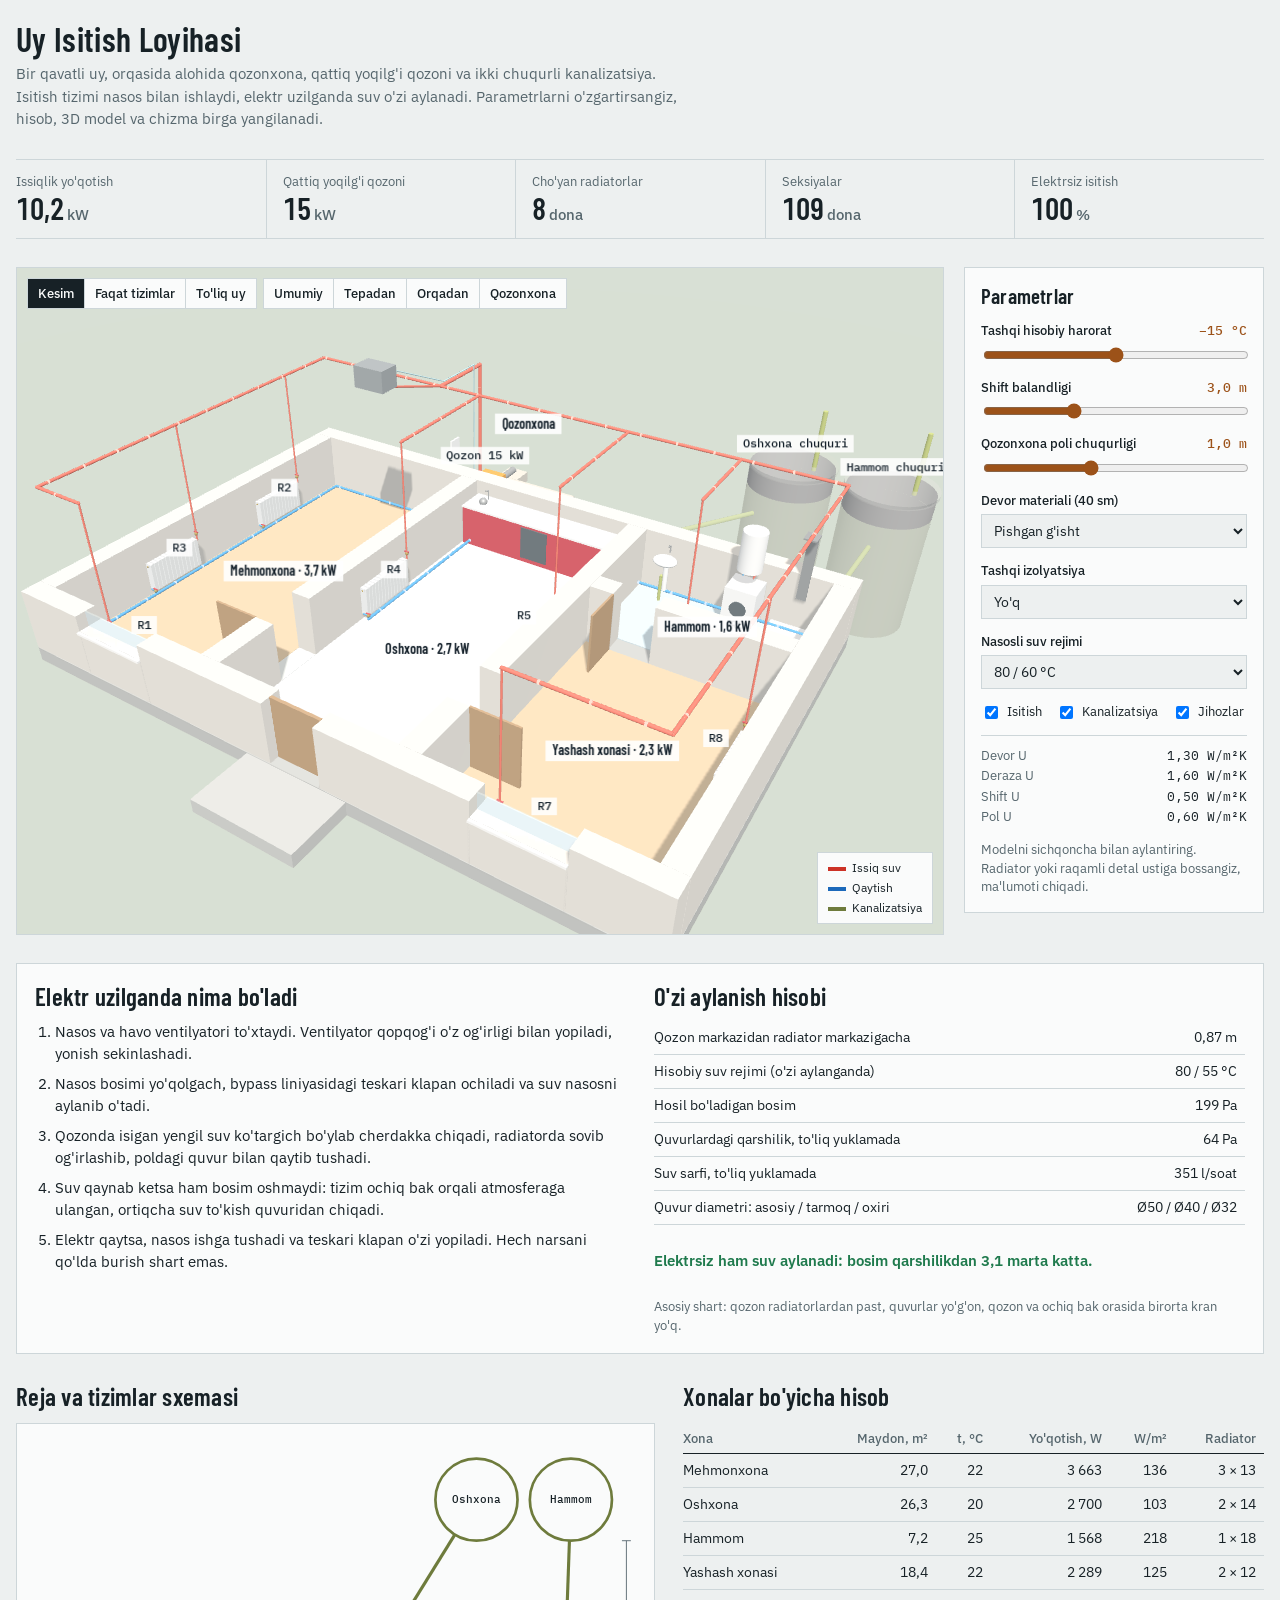
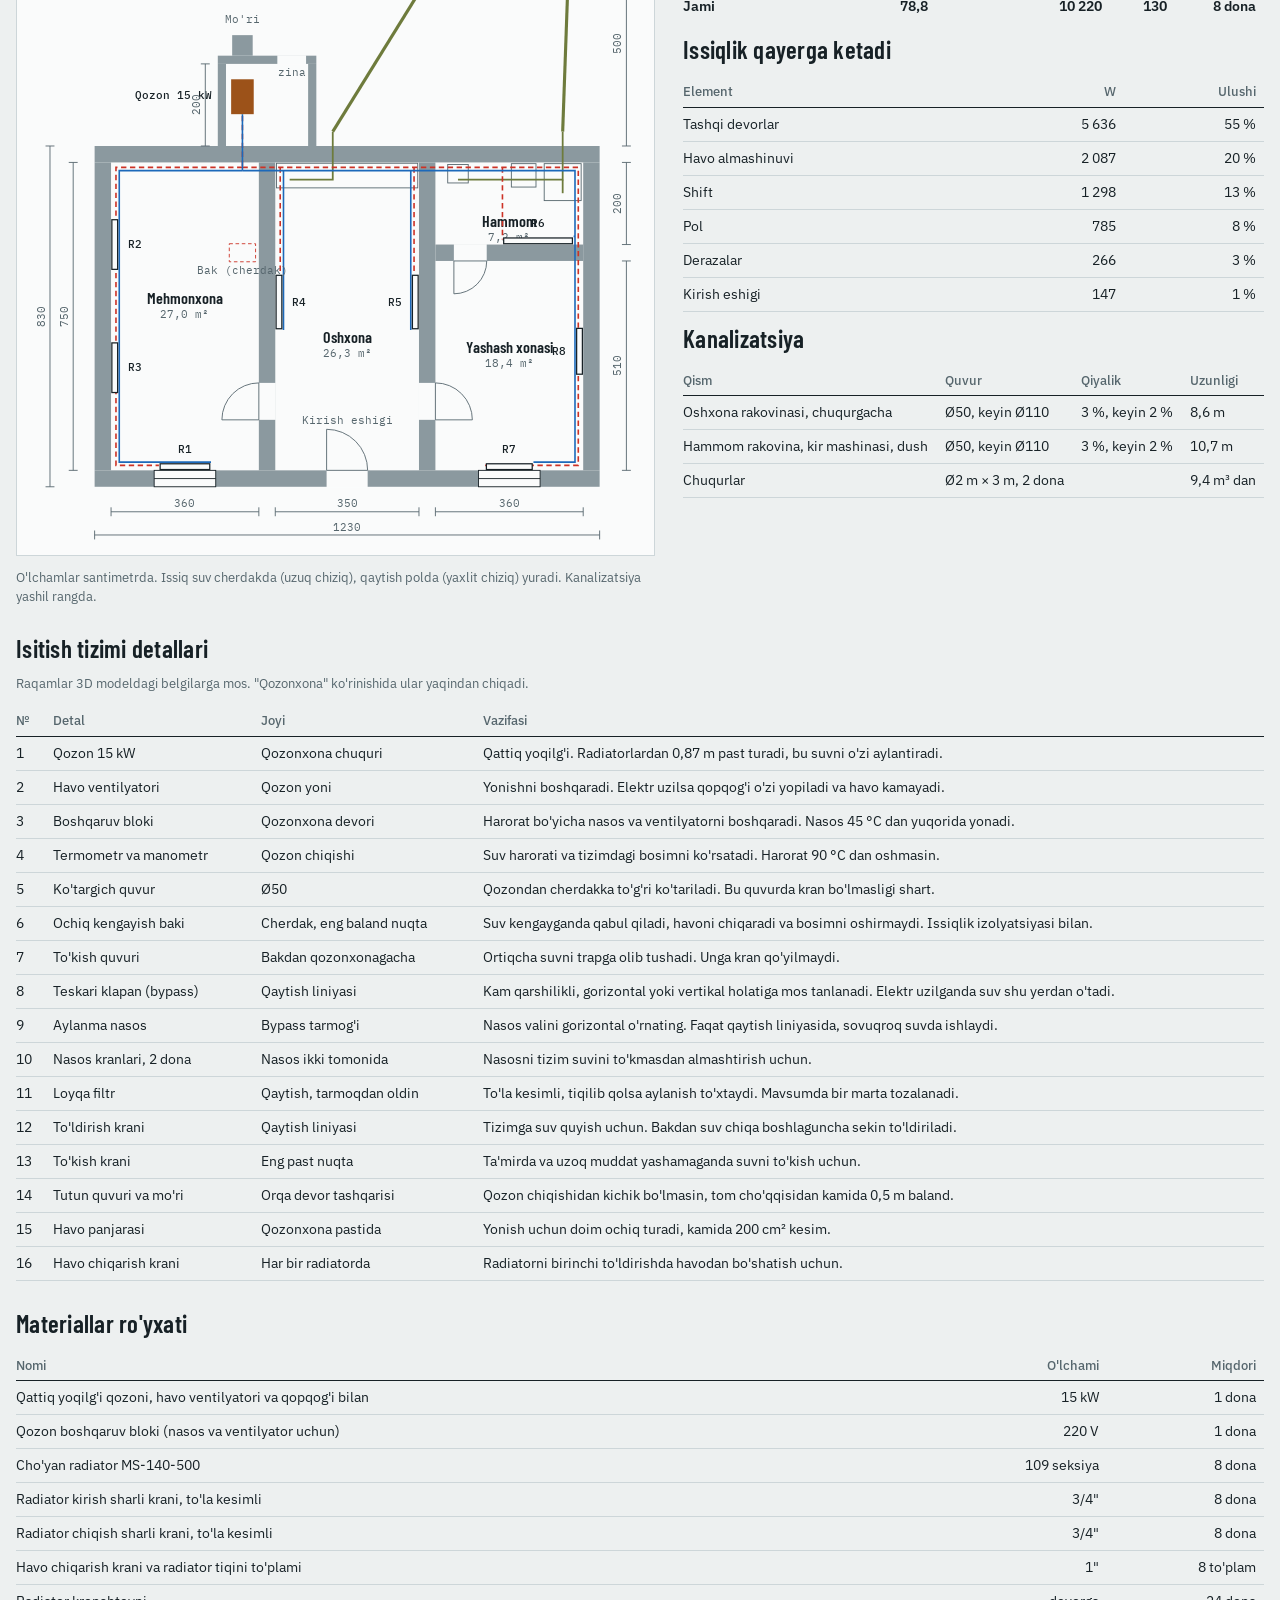
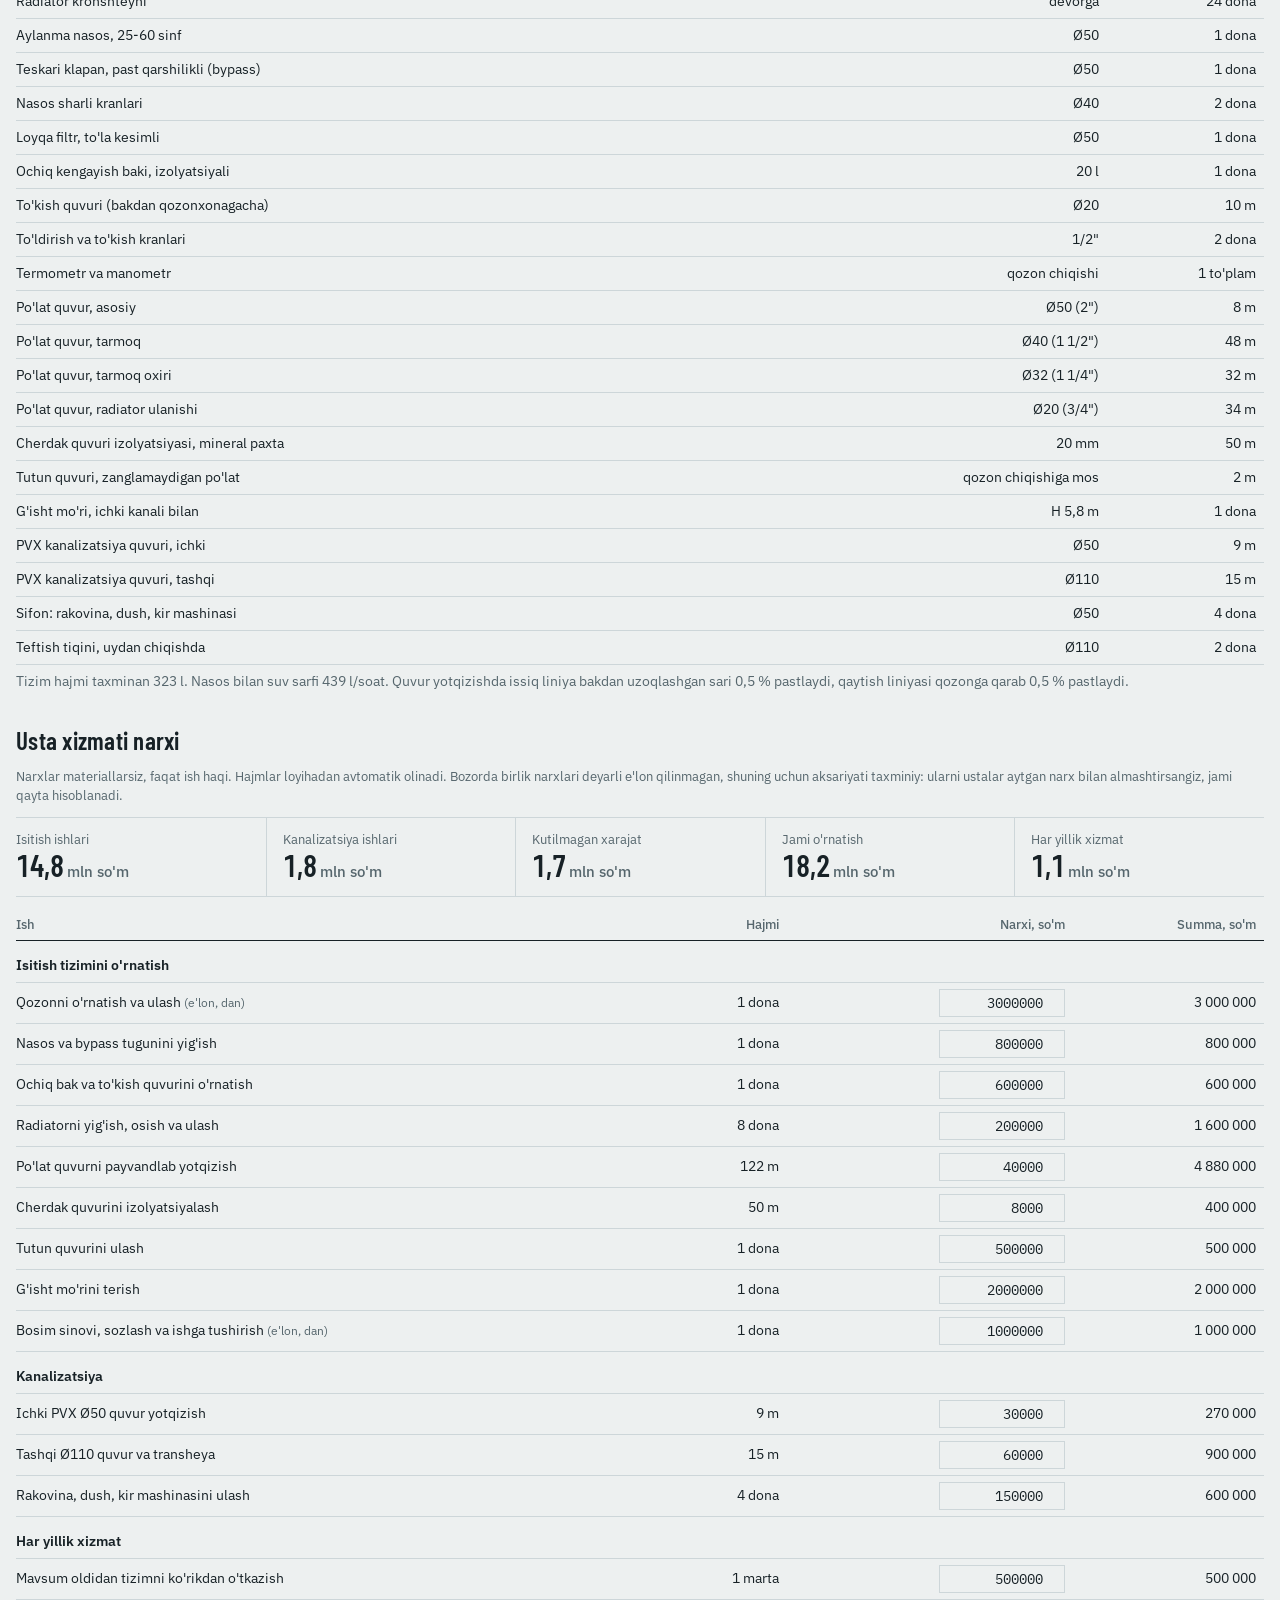
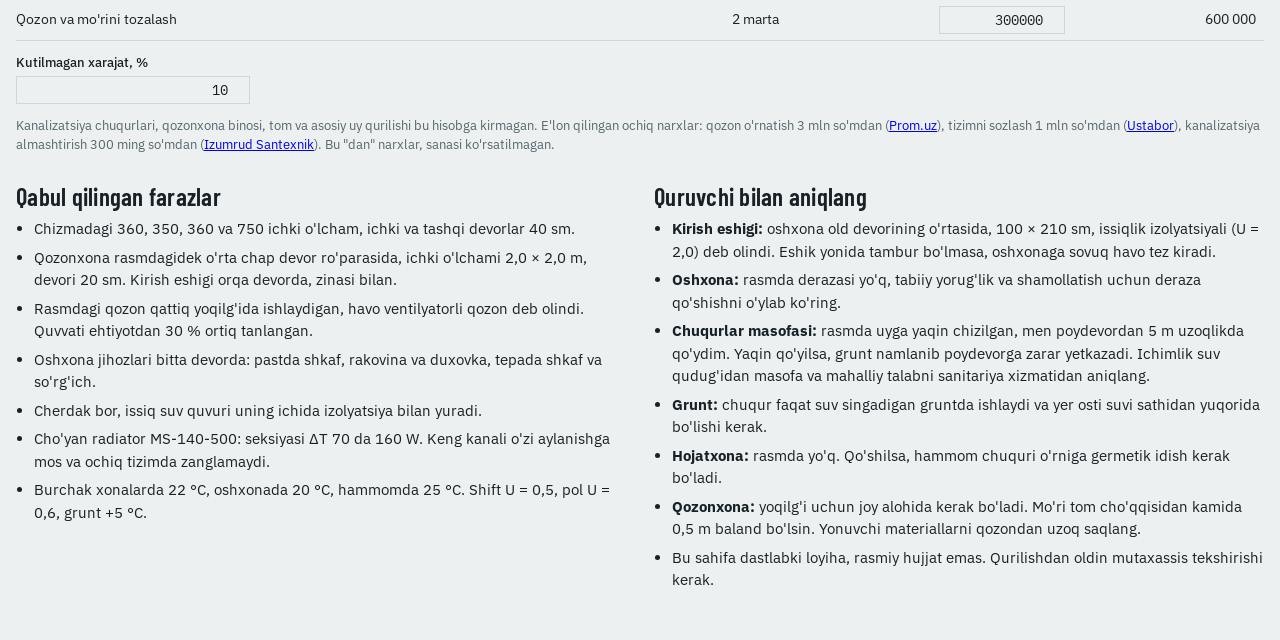
==== namuna/index.html @ 4ef57d8b "Add house constructor site Plan editor with heating, electrical and plumbing design, 3D view, bill o" ====
<!doctype html>
<html lang="uz">
<head>
<meta charset="utf-8">
<meta name="viewport" content="width=device-width,initial-scale=1,viewport-fit=cover">
<style>:root{color-scheme:light}body{margin:0;font:14px system-ui}img{max-width:100%}[hidden]{display:none!important}</style>
</head>
<body>
<title>Uy Isitish Loyihasi</title>
<meta name="claude:viewport-fit-sides" content="cover">
<link rel="preconnect" href="https://fonts.googleapis.com">
<link rel="stylesheet" href="https://fonts.googleapis.com/css2?family=Barlow+Condensed:wght@500;600&family=IBM+Plex+Mono:wght@400;500&family=IBM+Plex+Sans:wght@400;500;600&display=swap">
<style>
/* Layout: muhandislik varag'i. 3D model markazda, parametrlar yonida, chizma va jadvallar pastda. */
:root{
  --bg:#EDF0F0; --panel:#FAFBFB; --fg:#172126; --muted:#56666D; --line:#CDD6D9;
  --accent:#9C5219; --hot:#CC3226; --cold:#1C69BA; --sew:#6E7B3C; --ok:#1F7A4D; --bad:#B3261E; --scene:#DAE2E4; --wall:#8B999F;
  --display:"Barlow Condensed","Arial Narrow",sans-serif;
  --body:"IBM Plex Sans","Segoe UI",sans-serif;
  --mono:"IBM Plex Mono",Consolas,monospace;
}
@media (prefers-color-scheme:dark){:root:not([data-theme="light"]){
  --bg:#11181B; --panel:#182226; --fg:#E6ECEE; --muted:#97A7AE; --line:#2E3C42;
  --accent:#E3A06A; --hot:#F2695C; --cold:#62ABF0; --sew:#B4C275; --ok:#62C995; --bad:#F2857B; --scene:#1B262A; --wall:#5D6E75; color-scheme:dark}}
:root[data-theme="dark"]{
  --bg:#11181B; --panel:#182226; --fg:#E6ECEE; --muted:#97A7AE; --line:#2E3C42;
  --accent:#E3A06A; --hot:#F2695C; --cold:#62ABF0; --sew:#B4C275; --ok:#62C995; --bad:#F2857B; --scene:#1B262A; --wall:#5D6E75; color-scheme:dark}
body{background:var(--bg);color:var(--fg);font:15px/1.5 var(--body)}
.wrap{max-width:1360px;margin:0 auto;padding-block:20px 48px;padding-left:max(16px,env(safe-area-inset-left,0px));padding-right:max(16px,env(safe-area-inset-right,0px));display:grid;gap:28px}
h1,h2{font-family:var(--display);font-weight:600;margin:0;text-wrap:balance;letter-spacing:.01em}
h1{font-size:34px;line-height:1.1}
h2{font-size:25px;line-height:1.15}
header p{margin:6px 0 0;color:var(--muted);max-width:76ch}
.kpis{display:grid;grid-template-columns:repeat(5,minmax(0,1fr));border-block:1px solid var(--line)}
.kpi{padding:12px 16px 12px 0;min-width:0}
.kpi+.kpi{padding-left:16px;border-left:1px solid var(--line)}
.kpi span{display:block;font-size:12.5px;color:var(--muted)}
.kpi b{font:600 30px/1.15 var(--display);font-variant-numeric:tabular-nums}
.kpi b small{font:500 15px var(--body);color:var(--muted);margin-left:3px}
.work{display:grid;grid-template-columns:minmax(0,1fr) 300px;gap:20px;align-items:start}
.stage{position:relative;height:clamp(440px,74vh,760px);background:var(--scene);border:1px solid var(--line);overflow:hidden}
#gl{position:absolute;inset:0;touch-action:none;cursor:grab}
#gl canvas{display:block}
#labels{position:absolute;inset:0;pointer-events:none;overflow:hidden}
.lb{position:absolute;left:0;top:0;white-space:nowrap;will-change:transform;font:500 11.5px/1.25 var(--mono);color:#14202a;background:rgba(255,255,255,.86);padding:2px 6px}
.lb.room{font:600 14px/1.2 var(--display);background:rgba(255,255,255,.9);padding:2px 7px}
.lb.det{background:#14202a;color:#fff;padding:1px 5px;border-radius:50%}
.bar{position:absolute;top:10px;left:10px;right:10px;display:flex;flex-wrap:wrap;gap:6px;pointer-events:none}
.seg{display:flex;pointer-events:auto;background:var(--panel);border:1px solid var(--line)}
.seg button{all:unset;cursor:pointer;padding:6px 10px;font:500 13px var(--body);color:var(--fg)}
.seg button+button{border-left:1px solid var(--line)}
.seg button[aria-pressed="true"]{background:var(--fg);color:var(--panel)}
.seg button:focus-visible,select:focus-visible,input:focus-visible{outline:2px solid var(--accent);outline-offset:1px}
#card{position:absolute;left:10px;bottom:10px;max-width:min(340px,calc(100% - 20px));background:var(--panel);border:1px solid var(--line);padding:9px 12px;font-size:13px}
#card b{display:block;font:600 17px var(--display)}
#err{position:absolute;left:50%;top:50%;transform:translate(-50%,-50%);width:min(420px,calc(100% - 32px));background:var(--panel);border:1px solid var(--bad);color:var(--fg);padding:14px 16px}
.legend{position:absolute;right:10px;bottom:10px;display:grid;gap:2px;background:var(--panel);border:1px solid var(--line);padding:6px 10px;font-size:12px}
.legend i{display:inline-block;width:18px;height:4px;margin-right:6px;vertical-align:middle}
aside{display:grid;gap:13px;background:var(--panel);border:1px solid var(--line);padding:16px}
aside h2{font-size:21px}
.f{display:grid;gap:4px;min-width:0}
.f label{font-size:13px;font-weight:500;display:flex;justify-content:space-between;gap:8px}
.f label output{font-family:var(--mono);color:var(--accent);font-weight:500}
select{font:14px var(--body);padding:6px 8px;background:var(--bg);color:var(--fg);border:1px solid var(--line);border-radius:0;width:100%}
input[type=range]{width:100%;accent-color:var(--accent)}
.checks{display:flex;flex-wrap:wrap;gap:4px 14px;font-size:13px}
.checks label{display:flex;gap:6px;align-items:center}
.hint{font-size:12.5px;color:var(--muted);margin:0}
.u{display:grid;grid-template-columns:auto 1fr;gap:1px 10px;font-size:13px;border-top:1px solid var(--line);padding-top:10px;margin:0}
.u dt{color:var(--muted)} .u dd{margin:0;text-align:right;font-family:var(--mono);font-size:12.5px}
section{display:grid;gap:12px;min-width:0}
.two{display:grid;grid-template-columns:minmax(0,1.1fr) minmax(0,1fr);gap:28px}
.two>div{display:grid;gap:12px;align-content:start;min-width:0}
.scroll{overflow-x:auto}
#plan{background:var(--panel);border:1px solid var(--line);padding:8px}
#plan svg{display:block;width:100%;min-width:560px;height:auto}
table{border-collapse:collapse;width:100%;font-size:14px;font-variant-numeric:tabular-nums}
th{font-size:12.5px;font-weight:500;color:var(--muted);text-align:right;padding:6px 8px;border-bottom:1px solid var(--fg);white-space:nowrap}
td{padding:6px 8px;border-bottom:1px solid var(--line);text-align:right}
th:first-child,td:first-child{text-align:left;padding-left:0}
tfoot td{font-weight:600;border-bottom:0}
.left th,.left td{text-align:left}
.bom td:last-child,.bom th:last-child{white-space:nowrap}
#cost input,#cost-res{font:14px var(--mono);width:112px;max-width:100%;padding:4px 6px;text-align:right;background:var(--bg);color:var(--fg);border:1px solid var(--line);border-radius:0}
#cost-res{width:100%}
#cost td.grp{text-align:left;font-weight:600;padding-left:0;padding-top:14px}
#cost .src{color:var(--muted);font-size:12px;white-space:nowrap}
.verdict{font-weight:600}
.verdict.good{color:var(--ok)} .verdict.fail{color:var(--bad)}
.gravity{display:grid;grid-template-columns:minmax(0,1fr) minmax(0,1fr);gap:28px;background:var(--panel);border:1px solid var(--line);padding:18px}
.gravity>div{display:grid;gap:10px;align-content:start;min-width:0}
ol.steps{margin:0;padding-left:20px;display:grid;gap:7px;max-width:70ch}
.notes{display:grid;grid-template-columns:repeat(2,minmax(0,1fr));gap:28px}
.notes ul{margin:0;padding-left:18px;display:grid;gap:6px;max-width:70ch}
.notes h2{margin-bottom:8px}
@media (max-width:1000px){
  .work,.two,.notes,.gravity{grid-template-columns:minmax(0,1fr)}
  .kpis{grid-template-columns:repeat(2,minmax(0,1fr))}
  .kpi,.kpi+.kpi{padding:10px 0;border-left:0}
  .legend{display:none}
}
</style>

<div class="wrap">
  <header>
    <h1>Uy Isitish Loyihasi</h1>
    <p>Bir qavatli uy, orqasida alohida qozonxona, qattiq yoqilg'i qozoni va ikki chuqurli kanalizatsiya. Isitish tizimi nasos bilan ishlaydi, elektr uzilganda suv o'zi aylanadi. Parametrlarni o'zgartirsangiz, hisob, 3D model va chizma birga yangilanadi.</p>
  </header>

  <div class="kpis" id="kpis"></div>

  <div class="work">
    <div class="stage" id="stage">
      <div id="gl" role="img" aria-label="Uy, isitish va kanalizatsiya tizimining aylantiriladigan 3D modeli"></div>
      <div id="labels"></div>
      <div class="bar">
        <div class="seg" id="modes">
          <button id="m-cut" data-m="cut" aria-pressed="true">Kesim</button>
          <button id="m-ghost" data-m="ghost" aria-pressed="false">Faqat tizimlar</button>
          <button id="m-full" data-m="full" aria-pressed="false">To'liq uy</button>
        </div>
        <div class="seg" id="views">
          <button id="v-iso" data-v="iso">Umumiy</button>
          <button id="v-top" data-v="top">Tepadan</button>
          <button id="v-back" data-v="back">Orqadan</button>
          <button id="v-boiler" data-v="boiler">Qozonxona</button>
        </div>
      </div>
      <div id="card" hidden></div>
      <div id="err" role="alert" hidden></div>
      <div class="legend">
        <span><i style="background:var(--hot)"></i>Issiq suv</span>
        <span><i style="background:var(--cold)"></i>Qaytish</span>
        <span><i style="background:var(--sew)"></i>Kanalizatsiya</span>
      </div>
    </div>

    <aside>
      <h2>Parametrlar</h2>
      <div class="f">
        <label for="tout">Tashqi hisobiy harorat <output id="tout-o"></output></label>
        <input type="range" id="tout" min="-25" max="-5" step="1" value="-15">
      </div>
      <div class="f">
        <label for="h">Shift balandligi <output id="h-o"></output></label>
        <input type="range" id="h" min="2.7" max="3.6" step="0.1" value="3">
      </div>
      <div class="f">
        <label for="pit">Qozonxona poli chuqurligi <output id="pit-o"></output></label>
        <input type="range" id="pit" min="0.6" max="1.6" step="0.1" value="1">
      </div>
      <div class="f">
        <label for="mat">Devor materiali (40 sm)</label>
        <select id="mat">
          <option value="0.70">Pishgan g'isht</option>
          <option value="0.50">Paxsa yoki guvala</option>
          <option value="0.20">Gazoblok</option>
        </select>
      </div>
      <div class="f">
        <label for="ins">Tashqi izolyatsiya</label>
        <select id="ins">
          <option value="0">Yo'q</option>
          <option value="5">5 sm penoplast</option>
          <option value="10">10 sm penoplast</option>
        </select>
      </div>
      <div class="f">
        <label for="reg">Nasosli suv rejimi</label>
        <select id="reg">
          <option value="80/60">80 / 60 °C</option>
          <option value="75/60">75 / 60 °C</option>
          <option value="70/55">70 / 55 °C</option>
        </select>
      </div>
      <div class="checks">
        <label><input type="checkbox" id="l-heat" checked> Isitish</label>
        <label><input type="checkbox" id="l-sew" checked> Kanalizatsiya</label>
        <label><input type="checkbox" id="l-fur" checked> Jihozlar</label>
      </div>
      <dl class="u" id="u"></dl>
      <p class="hint">Modelni sichqoncha bilan aylantiring. Radiator yoki raqamli detal ustiga bossangiz, ma'lumoti chiqadi.</p>
    </aside>
  </div>

  <section class="gravity">
    <div>
      <h2>Elektr uzilganda nima bo'ladi</h2>
      <ol class="steps">
        <li>Nasos va havo ventilyatori to'xtaydi. Ventilyator qopqog'i o'z og'irligi bilan yopiladi, yonish sekinlashadi.</li>
        <li>Nasos bosimi yo'qolgach, bypass liniyasidagi teskari klapan ochiladi va suv nasosni aylanib o'tadi.</li>
        <li>Qozonda isigan yengil suv ko'targich bo'ylab cherdakka chiqadi, radiatorda sovib og'irlashib, poldagi quvur bilan qaytib tushadi.</li>
        <li>Suv qaynab ketsa ham bosim oshmaydi: tizim ochiq bak orqali atmosferaga ulangan, ortiqcha suv to'kish quvuridan chiqadi.</li>
        <li>Elektr qaytsa, nasos ishga tushadi va teskari klapan o'zi yopiladi. Hech narsani qo'lda burish shart emas.</li>
      </ol>
    </div>
    <div>
      <h2>O'zi aylanish hisobi</h2>
      <div class="scroll"><table id="grav"></table></div>
      <p class="verdict" id="verdict"></p>
      <p class="hint">Asosiy shart: qozon radiatorlardan past, quvurlar yo'g'on, qozon va ochiq bak orasida birorta kran yo'q.</p>
    </div>
  </section>

  <div class="two">
    <div>
      <h2>Reja va tizimlar sxemasi</h2>
      <div class="scroll" id="plan"></div>
      <p class="hint">O'lchamlar santimetrda. Issiq suv cherdakda (uzuq chiziq), qaytish polda (yaxlit chiziq) yuradi. Kanalizatsiya yashil rangda.</p>
    </div>
    <div>
      <h2>Xonalar bo'yicha hisob</h2>
      <div class="scroll"><table id="rooms"></table></div>
      <h2>Issiqlik qayerga ketadi</h2>
      <div class="scroll"><table id="split"></table></div>
      <h2>Kanalizatsiya</h2>
      <div class="scroll"><table class="left" id="sew"></table></div>
    </div>
  </div>

  <section>
    <h2>Isitish tizimi detallari</h2>
    <p class="hint">Raqamlar 3D modeldagi belgilarga mos. "Qozonxona" ko'rinishida ular yaqindan chiqadi.</p>
    <div class="scroll"><table class="left" id="dets"></table></div>
  </section>

  <section>
    <h2>Materiallar ro'yxati</h2>
    <div class="scroll"><table class="bom" id="bom"></table></div>
  </section>

  <section>
    <h2>Usta xizmati narxi</h2>
    <p class="hint">Narxlar materiallarsiz, faqat ish haqi. Hajmlar loyihadan avtomatik olinadi. Bozorda birlik narxlari deyarli e'lon qilinmagan, shuning uchun aksariyati taxminiy: ularni ustalar aytgan narx bilan almashtirsangiz, jami qayta hisoblanadi.</p>
    <div class="kpis" id="cost-kpis"></div>
    <div class="scroll"><table class="bom" id="cost"></table></div>
    <div class="f" style="max-width:220px">
      <label for="cost-res">Kutilmagan xarajat, %</label>
      <input type="number" id="cost-res" min="0" max="50" step="1" value="10">
    </div>
    <p class="hint">Kanalizatsiya chuqurlari, qozonxona binosi, tom va asosiy uy qurilishi bu hisobga kirmagan. E'lon qilingan ochiq narxlar: qozon o'rnatish 3 mln so'mdan (<a href="https://www.prom.uz/tags/ustanovka-kotlov/">Prom.uz</a>), tizimni sozlash 1 mln so'mdan (<a href="https://www.ustabor.uz/ru/catalog/heating">Ustabor</a>), kanalizatsiya almashtirish 300 ming so'mdan (<a href="https://www.prom.uz/uz/company/izumrud-santexnik/">Izumrud Santexnik</a>). Bu "dan" narxlar, sanasi ko'rsatilmagan.</p>
  </section>

  <div class="notes">
    <div>
      <h2>Qabul qilingan farazlar</h2>
      <ul>
        <li>Chizmadagi 360, 350, 360 va 750 ichki o'lcham, ichki va tashqi devorlar 40 sm.</li>
        <li>Qozonxona rasmdagidek o'rta chap devor ro'parasida, ichki o'lchami 2,0 × 2,0 m, devori 20 sm. Kirish eshigi orqa devorda, zinasi bilan.</li>
        <li>Rasmdagi qozon qattiq yoqilg'ida ishlaydigan, havo ventilyatorli qozon deb olindi. Quvvati ehtiyotdan 30 % ortiq tanlangan.</li>
        <li>Oshxona jihozlari bitta devorda: pastda shkaf, rakovina va duxovka, tepada shkaf va so'rg'ich.</li>
        <li>Cherdak bor, issiq suv quvuri uning ichida izolyatsiya bilan yuradi.</li>
        <li>Cho'yan radiator MS-140-500: seksiyasi ΔT 70 da 160 W. Keng kanali o'zi aylanishga mos va ochiq tizimda zanglamaydi.</li>
        <li>Burchak xonalarda 22 °C, oshxonada 20 °C, hammomda 25 °C. Shift U = 0,5, pol U = 0,6, grunt +5 °C.</li>
      </ul>
    </div>
    <div>
      <h2>Quruvchi bilan aniqlang</h2>
      <ul>
        <li><b>Kirish eshigi:</b> oshxona old devorining o'rtasida, 100 × 210 sm, issiqlik izolyatsiyali (U = 2,0) deb olindi. Eshik yonida tambur bo'lmasa, oshxonaga sovuq havo tez kiradi.</li>
        <li><b>Oshxona:</b> rasmda derazasi yo'q, tabiiy yorug'lik va shamollatish uchun deraza qo'shishni o'ylab ko'ring.</li>
        <li><b>Chuqurlar masofasi:</b> rasmda uyga yaqin chizilgan, men poydevordan 5 m uzoqlikda qo'ydim. Yaqin qo'yilsa, grunt namlanib poydevorga zarar yetkazadi. Ichimlik suv qudug'idan masofa va mahalliy talabni sanitariya xizmatidan aniqlang.</li>
        <li><b>Grunt:</b> chuqur faqat suv singadigan gruntda ishlaydi va yer osti suvi sathidan yuqorida bo'lishi kerak.</li>
        <li><b>Hojatxona:</b> rasmda yo'q. Qo'shilsa, hammom chuquri o'rniga germetik idish kerak bo'ladi.</li>
        <li><b>Qozonxona:</b> yoqilg'i uchun joy alohida kerak bo'ladi. Mo'ri tom cho'qqisidan kamida 0,5 m baland bo'lsin. Yonuvchi materiallarni qozondan uzoq saqlang.</li>
        <li>Bu sahifa dastlabki loyiha, rasmiy hujjat emas. Qurilishdan oldin mutaxassis tekshirishi kerak.</li>
      </ul>
    </div>
  </div>
</div>

<script>
"use strict";
const $=id=>document.getElementById(id);
const fmt=(n,d=0)=>n.toLocaleString("ru-RU",{minimumFractionDigits:d,maximumFractionDigits:d}).replace(/ /g," ");

/* ---------- Geometriya (m). x: chapdan o'ngga, z: orqa devordan oldga, y: pol = 0 ---------- */
const T=.4, DEPTH=7.5, X1=3.6, X2=4.0, X3=7.5, X4=7.9, XE=11.5, Z1=2.0, Z2=2.4;
const WIN_W=1.5, WIN_H=1.5, SILL=.9, WINDOWS=[1.8,9.7];
const DOOR={c:DEPTH-1.68, w:.9, h:2.1}, BATH={c:8.75, w:.8, h:2.1}, ENTRY={c:5.75, w:1.0, h:2.1};
const AX0=2.8, AX1=4.8, AT=.2, AZ0=-2.4, AZ1=-T;       /* qozonxona ichki chegarasi */
const BX=3.2, BZ=-1.6, BW=.55, BD=.85, BH=1.35;        /* qozon */
const SEC_W=.093, SEC_D=.14, RAD_H=.58, RAD_Y=.13, Q70=160, SEC_L=1.45;
const OFF_S=.12, OFF_R=.20, Y_R=.1;
const PITS=[{x:8.9,z:-6.4,r:1,name:"Oshxona chuquri"},{x:11.2,z:-6.4,r:1,name:"Hammom chuquri"}];
const PIT_DEPTH=3;
const KITCH=[{name:"Rakovina",x:4.35},{name:"Duxovka",x:5.75}];
const BATHFX={sink:8.45,washer:10.05,shower:11.0};

const ROOMS=[
  {id:"m",name:"Mehmonxona",x0:0,x1:X1,z0:0,z1:DEPTH,L:[4.2,8.3,4.2],win:1,ti:22,n:.5,
   slots:[{wall:"front",c:1.8},{wall:"left",c:2.0},{wall:"left",c:5.0}],floor:"wood"},
  {id:"o",name:"Oshxona",x0:X2,x1:X3,z0:0,z1:DEPTH,L:[3.9,3.9],win:0,door:1,ti:20,n:1,
   slots:[{wall:"p1",c:3.4},{wall:"p3",c:3.4}],floor:"tile"},
  {id:"h",name:"Hammom",x0:X4,x1:XE,z0:0,z1:Z1,L:[4.2,2.6],win:0,ti:25,n:1,
   slots:[{wall:"p2",c:10.4}],floor:"bath"},
  {id:"y",name:"Yashash xonasi",x0:X4,x1:XE,z0:Z2,z1:DEPTH,L:[4.2,5.7],win:1,ti:22,n:.5,
   slots:[{wall:"front",c:9.7},{wall:"right",c:4.6}],floor:"wood"}
];
const PIPES=[{dn:20,id:21.2,inch:'3/4"'},{dn:25,id:27.1,inch:'1"'},{dn:32,id:35.9,inch:'1 1/4"'},{dn:40,id:41,inch:'1 1/2"'},{dn:50,id:53,inch:'2"'},{dn:65,id:68,inch:'2 1/2"'},{dn:80,id:80.5,inch:'3"'}];
const byDn=d=>PIPES.find(p=>p.dn===d);
const PIPE_SETS=[[40,32,25],[50,40,32],[65,50,40],[80,65,50]];
const BOILERS=[12,15,20,25,30,40,50];
const RHO={80:971.8,55:985.7};

/* ---------- Hisob ---------- */
function readParams(){
  const [ts,tr]=$("reg").value.split("/").map(Number);
  return {tout:+$("tout").value,h:+$("h").value,pit:+$("pit").value,lam:+$("mat").value,ins:+$("ins").value/100,ts,tr};
}
/* Solishtirma ishqalanish, Pa/m. Laminar yoki Altshul formulasi */
function fric(gLh,idMm){
  const d=idMm/1000, v=gLh/3.6e6/(Math.PI/4*d*d), nu=.41e-6, rho=975;
  const Re=Math.max(v*d/nu,1), f=Re<2300?64/Re:.11*Math.pow(.2/idMm+68/Re,.25);
  return f/d*rho*v*v/2;
}
function compute(p){
  const Uw=1/(.16+.04+.4/p.lam+p.ins/.04), Uwin=1.6, Udoor=2, Uc=.5, Uf=.6, tg=5;
  const totals={wall:0,win:0,door:0,ceil:0,floor:0,air:0};
  const tm=(p.ts+p.tr)/2;
  const rads=[]; let idx=0;
  const rooms=ROOMS.map(r=>{
    const A=(r.x1-r.x0)*(r.z1-r.z0), V=A*p.h, dT=r.ti-p.tout;
    const Awin=r.win*WIN_W*WIN_H, Adoor=(r.door||0)*ENTRY.w*ENTRY.h, Awall=r.L.reduce((a,b)=>a+b,0)*p.h-Awin-Adoor;
    const q={wall:Awall*Uw*dT,win:Awin*Uwin*dT,door:Adoor*Udoor*dT,ceil:A*Uc*.9*dT,floor:A*Uf*(r.ti-tg),air:.34*V*r.n*dT};
    const Q=Object.values(q).reduce((a,b)=>a+b,0);
    for(const k in q) totals[k]+=q[k];
    const qs=Q70*Math.pow((tm-r.ti)/70,1.3);
    const sec=Math.max(4,Math.ceil(Math.ceil(Q/qs)/r.slots.length));
    const list=r.slots.map(s=>{
      const w=sec*SEC_W, o={...s,room:r,sec,w,no:++idx,power:sec*qs};
      rads.push(o); return o;
    });
    return {r,A,V,Q,qs,sec,count:list.length,total:sec*list.length,list};
  });
  const Q=rooms.reduce((a,x)=>a+x.Q,0);
  const need=Q*1.3/1000;
  const boiler=BOILERS.find(b=>b>=need)||BOILERS[BOILERS.length-1];
  const dt=p.ts-p.tr;
  const sumQ=ids=>rooms.filter(x=>ids.includes(x.r.id)).reduce((a,x)=>a+x.Q,0);
  return {Uw,Uwin,Uc,Uf,rooms,rads,Q,need,boiler,totals,dt,sumQ,flow:w=>w/(1.163*dt)};
}

function layoutPipes(c,p){
  const R=(id,i)=>c.rooms.find(x=>x.r.id===id).list[i];
  const near=r=>r.c-r.w/2-.03, far=r=>r.c+r.w/2+.03;
  const mF=R("m",0), o1=R("o",0), o2=R("o",1), hP=R("h",0), yF=R("y",0);
  const s=OFF_S, r=OFF_R, YA=p.h+.15, zf=DEPTH-s, zr=DEPTH-r;
  const yBoilTop=-p.pit+BH, yRet=-p.pit+.25;
  const A=pts=>pts.map(q=>[q[0],q[1],YA]), F=pts=>pts.map(q=>[q[0],q[1],Y_R]);
  const paths=[
    {k:"s",tier:"main",pts:[[BX,BZ+.25,yBoilTop],[BX,BZ+.25,YA],[BX,s,YA]]},
    {k:"s",br:"left",pts:A([[BX,s],[s,s],[s,zf],[near(mF),zf]])},
    {k:"s",br:"right",pts:A([[BX,s],[XE-s,s],[XE-s,zf],[near(yF),zf]])},
    {k:"s",br:"right",pts:A([[X2+s,s],[X2+s,near(o1)]])},
    {k:"s",br:"right",pts:A([[X3-s,s],[X3-s,near(o2)]])},
    {k:"s",br:"right",pts:A([[near(hP),s],[near(hP),Z1-s]])},
    {k:"r",br:"left",pts:F([[far(mF),zr],[r,zr],[r,r],[BX,r]])},
    {k:"r",br:"right",pts:F([[far(yF),zr],[XE-r,zr],[XE-r,r],[BX,r]])},
    {k:"r",br:"right",pts:F([[far(hP),Z1-r],[XE-r,Z1-r]])},
    {k:"r",br:"right",pts:F([[X2+r,far(o1)],[X2+r,r]])},
    {k:"r",br:"right",pts:F([[X3-r,far(o2)],[X3-r,r]])},
    {k:"r",tier:"main",pts:[[BX,r,Y_R],[BX,-.8,Y_R],[BX,-.8,yRet],[BX,BZ+BD/2,yRet]]}
  ];
  const plen=pts=>pts.slice(1).reduce((a,q,i)=>a+Math.hypot(q[0]-pts[i][0],q[1]-pts[i][1],q[2]-pts[i][2]),0);
  const lens={left:0,right:0,main:0};
  paths.forEach(x=>{x.len=plen(x.pts);lens[x.tier||x.br]+=x.len});
  const loop=(si,ri)=>plen(paths[si].pts)+plen(paths[ri].pts);
  const loops={left:loop(1,6),right:loop(2,7)};

  /* O'zi aylanish: 80/55 °C va to'liq issiqlik */
  const dtG=25, H=(RAD_Y+RAD_H/2)-(-p.pit+.55), cool=80;
  const head=9.81*H*(RHO[55]-RHO[80])+cool;
  const gOf=w=>w/(1.163*dtG);
  const loss=(set,fr)=>{
    const [m,b,t]=set.map(d=>byDn(d).id), G=gOf(c.Q*fr);
    const side=(Qb,len)=>{const gb=gOf(Qb*fr);
      return (fric(G,m)*lens.main+fric(gb,b)*len*.6+fric(gb/2,t)*len*.4)*1.4+15*fr};
    return Math.max(side(c.sumQ(["m"]),loops.left),side(c.sumQ(["o","h","y"]),loops.right));
  };
  const set=PIPE_SETS.find(q=>loss(q,1)<=head*.6)||PIPE_SETS[PIPE_SETS.length-1];
  const lossPa=loss(set,1);
  let share=1; while(share>.1&&loss(set,share)>head*.9) share-=.05;
  return {paths,lens,loops,YA,yBoilTop,yRet,set,head,H,lossPa,share,dtG,cool,gG:gOf(c.Q)};
}

function radGeom(rad){
  const c=rad.c, inset=.09;
  switch(rad.wall){
    case "front":return {p:[c,DEPTH-inset],t:[1,0],n:[0,-1]};
    case "left": return {p:[inset,c],t:[0,1],n:[1,0]};
    case "right":return {p:[XE-inset,c],t:[0,1],n:[-1,0]};
    case "p1":   return {p:[X2+inset,c],t:[0,1],n:[1,0]};
    case "p3":   return {p:[X3-inset,c],t:[0,1],n:[-1,0]};
    case "p2":   return {p:[c,Z1-inset],t:[1,0],n:[0,-1]};
  }
}
/* Kanalizatsiya yo'llari: [x,z,y]. Ichkarida Ø50 3 %, tashqarida Ø110 2 % */
function sewerPaths(){
  const yI=-.14, yO=-.75;
  const [a,b]=PITS;
  const inK=[[4.35,.42,.75],[4.35,.42,yI],[5.4,.42,yI-.03],[5.4,-.75,yO]];
  const inB=[[8.45,.42,.55],[8.45,.42,yI],[11.0,.42,yI-.08],[11.0,-.75,yO-.02]];
  const wash=[[10.05,.42,.55],[10.05,.42,yI-.05]];
  const shower=[[11.0,.75,.0],[11.0,.75,yI-.05],[11.0,.42,yI-.08]];
  const dA=Math.hypot(a.x-5.4,a.z+.75), ka=(dA-a.r)/dA;
  const outK=[[5.4,-.75,yO],[5.4+(a.x-5.4)*ka,-.75+(a.z+.75)*ka,yO-(dA-a.r)*.02]];
  const dB=Math.hypot(b.x-11,b.z+.75), kb=(dB-b.r)/dB;
  const outB=[[11,-.75,yO-.02],[11+(b.x-11)*kb,-.75+(b.z+.75)*kb,yO-.02-(dB-b.r)*.02]];
  const len=q=>q.slice(1).reduce((s,u,i)=>s+Math.hypot(u[0]-q[i][0],u[1]-q[i][1]),0);
  return {thin:[inK,inB,wash,shower],thick:[outK,outB],dK:len(outK),dB:len(outB),
          L50:len(inK)+len(inB)+len(wash)+len(shower)+2};
}

/* Detallar ro'yxati: raqamlar 3D modeldagi belgilar bilan bir xil */
function details(c,lay,p){
  const y0=-p.pit, top=y0+BH, D=[];
  const add=(name,where,text,pos)=>D.push({no:D.length+1,name,where,text,pos});
  add(`Qozon ${c.boiler} kW`,"Qozonxona chuquri",`Qattiq yoqilg'i. Radiatorlardan ${fmt(lay.H,2)} m past turadi, bu suvni o'zi aylantiradi.`,[BX,top+.12,BZ]);
  add("Havo ventilyatori","Qozon yoni","Yonishni boshqaradi. Elektr uzilsa qopqog'i o'zi yopiladi va havo kamayadi.",[BX+.42,y0+.32,BZ+.3]);
  add("Boshqaruv bloki","Qozonxona devori","Harorat bo'yicha nasos va ventilyatorni boshqaradi. Nasos 45 °C dan yuqorida yonadi.",[AX0+.03,1.35,-.9]);
  add("Termometr va manometr","Qozon chiqishi","Suv harorati va tizimdagi bosimni ko'rsatadi. Harorat 90 °C dan oshmasin.",[BX,top+.22,BZ+.25]);
  add("Ko'targich quvur",`Ø${lay.set[0]}`,"Qozondan cherdakka to'g'ri ko'tariladi. Bu quvurda kran bo'lmasligi shart.",[BX,1.6,BZ+.25]);
  add("Ochiq kengayish baki","Cherdak, eng baland nuqta","Suv kengayganda qabul qiladi, havoni chiqaradi va bosimni oshirmaydi. Issiqlik izolyatsiyasi bilan.",[BX,p.h+1.2,2.2]);
  add("To'kish quvuri","Bakdan qozonxonagacha","Ortiqcha suvni trapga olib tushadi. Unga kran qo'yilmaydi.",[BX+.07,1.0,-1.0]);
  add("Teskari klapan (bypass)","Qaytish liniyasi","Kam qarshilikli, gorizontal yoki vertikal holatiga mos tanlanadi. Elektr uzilganda suv shu yerdan o'tadi.",[BX,lay.yRet*.45,-.8]);
  add("Aylanma nasos","Bypass tarmog'i","Nasos valini gorizontal o'rnating. Faqat qaytish liniyasida, sovuqroq suvda ishlaydi.",[BX-.45,lay.yRet*.45,-.8]);
  add("Nasos kranlari, 2 dona","Nasos ikki tomonida","Nasosni tizim suvini to'kmasdan almashtirish uchun.",[BX-.45,.1,-.8]);
  add("Loyqa filtr","Qaytish, tarmoqdan oldin","To'la kesimli, tiqilib qolsa aylanish to'xtaydi. Mavsumda bir marta tozalanadi.",[BX,Y_R,-.42]);
  add("To'ldirish krani","Qaytish liniyasi","Tizimga suv quyish uchun. Bakdan suv chiqa boshlaguncha sekin to'ldiriladi.",[BX+.3,Y_R-.15,-.8]);
  add("To'kish krani","Eng past nuqta","Ta'mirda va uzoq muddat yashamaganda suvni to'kish uchun.",[BX+.3,lay.yRet-.1,BZ+BD/2+.1]);
  add("Tutun quvuri va mo'ri","Orqa devor tashqarisi","Qozon chiqishidan kichik bo'lmasin, tom cho'qqisidan kamida 0,5 m baland.",[BX+.1,p.h+.9,-2.8]);
  add("Havo panjarasi","Qozonxona pastida","Yonish uchun doim ochiq turadi, kamida 200 cm² kesim.",[AX1+.1,.3,-1.8]);
  add("Havo chiqarish krani","Har bir radiatorda","Radiatorni birinchi to'ldirishda havodan bo'shatish uchun.",null);
  return D;
}

/* ---------- 3D ---------- */
let renderer,scene,camera,controls,group,dotsS,dotsR,groundMesh,flowPaths=[],pickables=[],labels=[];
let mode="cut", tween=null, state=null, needsRender=true;
const reduced=matchMedia("(prefers-reduced-motion: reduce)").matches;
const CAM={
  iso:{pos:[14,10.5,15.5],tgt:[5.75,.2,2.6]},
  top:{pos:[5.8,27,.6],tgt:[5.8,0,.5]},
  back:{pos:[-2.5,8,-13],tgt:[6,0,-2.2]},
  boiler:{pos:[6.6,3.2,-4.6],tgt:[3.5,-.3,-1.4]}
};
const MAT={};
function initGL(){
  const box=$("gl");
  dummy=new THREE.Object3D(); tv=new THREE.Vector3(); proj=new THREE.Vector3();
  ray=new THREE.Raycaster(); ptr=new THREE.Vector2();
  renderer=new THREE.WebGLRenderer({antialias:true});
  renderer.domElement.addEventListener("webglcontextlost",e=>{
    e.preventDefault(); fail("Videokarta 3D ko'rinishni to'xtatdi. Sahifani yangilang.");
  });
  renderer.setPixelRatio(Math.min(devicePixelRatio,2));
  renderer.outputEncoding=THREE.sRGBEncoding;
  renderer.shadowMap.enabled=true;
  renderer.shadowMap.type=THREE.PCFSoftShadowMap;
  box.appendChild(renderer.domElement);
  scene=new THREE.Scene();
  camera=new THREE.PerspectiveCamera(38,1,.1,200);
  camera.position.set(...CAM.iso.pos);
  controls=new THREE.OrbitControls(camera,renderer.domElement);
  controls.target.set(...CAM.iso.tgt);
  controls.enableDamping=true;
  controls.maxPolarAngle=Math.PI*.495;
  controls.minDistance=2; controls.maxDistance=50;
  controls.addEventListener("start",()=>{tween=null});

  scene.add(new THREE.HemisphereLight(0xffffff,0x8a9498,.75));
  const sun=new THREE.DirectionalLight(0xfff3e4,.8);
  sun.position.set(14,22,14); sun.target.position.set(5.75,0,1);
  sun.castShadow=true; sun.shadow.mapSize.set(2048,2048);
  Object.assign(sun.shadow.camera,{left:-16,right:16,top:16,bottom:-16,near:1,far:60});
  sun.shadow.bias=-.0005;
  scene.add(sun,sun.target);

  const std=(color,o={})=>new THREE.MeshStandardMaterial({color,roughness:.85,...o});
  Object.assign(MAT,{
    wall:std(0xc9c2b6), annex:std(0xb8ae9f), ghost:new THREE.MeshStandardMaterial({color:0x8a9aa2,transparent:true,opacity:.13,depthWrite:false}),
    wood:std(0xb89468), tile:std(0xc7cdc9), bath:std(0xa9c4cf), concrete:std(0x9a9c98),
    plinth:std(0x8d8f8c), ground:std(0x79866f), roof:std(0x7d4f3b,{side:THREE.DoubleSide}), brick:std(0x6f6f70,{side:THREE.DoubleSide}),
    lid:new THREE.MeshStandardMaterial({color:0x8d8f8c,transparent:true,opacity:.45,depthWrite:false}),
    glass:new THREE.MeshStandardMaterial({color:0x9fd0e8,transparent:true,opacity:.4,roughness:.1}),
    frame:std(0xf1f1ee), door:std(0x8a5f3b), step:std(0x9c7a58),
    rad:std(0xd9dcdd,{roughness:.6}), orange:std(0xe2701f,{roughness:.45}), dark:std(0x2b3338), steel:std(0xb9c0c4,{metalness:.5,roughness:.4}),
    white:std(0xf3f4f4,{roughness:.4}), red:std(0xb42128,{roughness:.5}), tank:std(0x9aa7ad,{metalness:.4,roughness:.5}),
    hot:std(0xd8392c,{roughness:.4}), cold:std(0x2574cc,{roughness:.4}), sew:std(0x8b9a3e,{roughness:.5}), over:std(0x7fb6c2,{roughness:.5}),
    brass:std(0xc99a3a,{metalness:.5,roughness:.4})
  });
  /* Yer: qozonxona va chuqurlar joyi ochiq */
  const sh=new THREE.Shape(); sh.moveTo(-45,-45); sh.lineTo(45,-45); sh.lineTo(45,45); sh.lineTo(-45,45); sh.closePath();
  const hole=new THREE.Path();
  hole.moveTo(AX0-AT,-(AZ0-AT)); hole.lineTo(AX1+AT,-(AZ0-AT)); hole.lineTo(AX1+AT,-AZ1); hole.lineTo(AX0-AT,-AZ1); hole.closePath();
  sh.holes.push(hole);
  PITS.forEach(q=>{const c=new THREE.Path(); c.absarc(q.x,-q.z,q.r,0,Math.PI*2,true); sh.holes.push(c)});
  groundMesh=new THREE.Mesh(new THREE.ShapeGeometry(sh,32),MAT.ground);
  groundMesh.rotation.x=-Math.PI/2; groundMesh.position.y=-.3; groundMesh.receiveShadow=true; scene.add(groundMesh);

  group=new THREE.Group(); scene.add(group);
  const dot=new THREE.SphereGeometry(.035,10,8);
  dotsS=new THREE.InstancedMesh(dot,new THREE.MeshBasicMaterial({color:0xffc4a8}),260);
  dotsR=new THREE.InstancedMesh(dot,new THREE.MeshBasicMaterial({color:0xbcdcff}),260);
  scene.add(dotsS,dotsR);

  new ResizeObserver(resize).observe($("stage"));
  resize();
  syncTheme();
  new MutationObserver(syncTheme).observe(document.documentElement,{attributes:true,attributeFilter:["data-theme"]});
  matchMedia("(prefers-color-scheme: dark)").addEventListener("change",syncTheme);

  let down=null;
  renderer.domElement.addEventListener("pointerdown",e=>{down=[e.clientX,e.clientY]});
  renderer.domElement.addEventListener("pointerup",e=>{
    if(down&&Math.hypot(e.clientX-down[0],e.clientY-down[1])<5) pick(e);
  });
  requestAnimationFrame(tick);
}
function syncTheme(){scene.background=new THREE.Color(getComputedStyle(document.documentElement).getPropertyValue("--scene").trim())}
function resize(){
  const b=$("stage").getBoundingClientRect();
  if(!b.width||!b.height) return;
  renderer.setSize(b.width,b.height);
  camera.aspect=b.width/b.height;
  camera.fov=b.width<620?58:38;
  camera.updateProjectionMatrix();
}
function box(x0,x1,y0,y1,z0,z1,mat,shadow=true){
  if(x1-x0<=.001||y1-y0<=.001||z1-z0<=.001) return null;
  const m=new THREE.Mesh(new THREE.BoxGeometry(x1-x0,y1-y0,z1-z0),mat);
  m.position.set((x0+x1)/2,(y0+y1)/2,(z0+z1)/2);
  m.castShadow=shadow&&mat!==MAT.ghost; m.receiveShadow=true;
  group.add(m); return m;
}
const V=(x,y,z)=>new THREE.Vector3(x,y,z);
const P3=q=>V(q[0],q[2],q[1]);
function tube(a,b,r,mat){
  const d=b.clone().sub(a), len=d.length();
  if(len<.001) return;
  const m=new THREE.Mesh(new THREE.CylinderGeometry(r,r,len,10),mat);
  m.position.copy(a).addScaledVector(d,.5);
  m.quaternion.setFromUnitVectors(V(0,1,0),d.normalize());
  group.add(m); return m;
}
function poly(pts,r,mat){
  pts.forEach((p,i)=>{
    if(i) tube(pts[i-1],p,r,mat);
    const s=new THREE.Mesh(new THREE.SphereGeometry(r,10,8),mat); s.position.copy(p); group.add(s);
  });
}
function ball(p,r,mat){const s=new THREE.Mesh(new THREE.SphereGeometry(r,14,10),mat); s.position.copy(p); group.add(s); return s}
function valve(p,mat=MAT.brass){ball(p,.035,mat); box(p.x-.05,p.x+.05,p.y+.03,p.y+.05,p.z-.012,p.z+.012,MAT.red,false)}
/* Teshikli devor: axis "x" bo'lsa devor x bo'ylab, f0..f1 uning qalinligi */
function wall(axis,f0,f1,a,b,ops,H,mat,base=0){
  const seg=(s0,s1,y0,y1)=>{
    y1=Math.min(y1,H); if(y1<=y0) return;
    axis==="x"?box(s0,s1,y0,y1,f0,f1,mat):box(f0,f1,y0,y1,s0,s1,mat);
  };
  let cur=a;
  ops.slice().sort((p,q)=>p.a-q.a).forEach(o=>{
    seg(cur,o.a,base,H); seg(o.a,o.b,base,o.y0); seg(o.a,o.b,o.y1,H); cur=o.b;
  });
  seg(cur,b,base,H);
}
function tri(v,mat){
  const g=new THREE.BufferGeometry();
  g.setAttribute("position",new THREE.Float32BufferAttribute(v,3));
  g.computeVertexNormals();
  const m=new THREE.Mesh(g,mat); m.castShadow=mat!==MAT.ghost; group.add(m);
}
function buildHouse(p){
  const H=mode==="cut"?1.2:p.h, W=mode==="ghost"?MAT.ghost:MAT.wall, ghost=mode==="ghost";
  const wins=WINDOWS.map(c=>({a:c-WIN_W/2,b:c+WIN_W/2,y0:SILL,y1:SILL+WIN_H}));
  const en={a:ENTRY.c-ENTRY.w/2,b:ENTRY.c+ENTRY.w/2,y0:0,y1:ENTRY.h};
  const front=[...wins,en];
  const dr={a:DOOR.c-DOOR.w/2,b:DOOR.c+DOOR.w/2,y0:0,y1:DOOR.h};
  const bt={a:BATH.c-BATH.w/2,b:BATH.c+BATH.w/2,y0:0,y1:BATH.h};
  wall("x",-T,0,-T,XE+T,[],H,W);
  wall("x",DEPTH,DEPTH+T,-T,XE+T,front,H,W);
  wall("z",-T,0,0,DEPTH,[],H,W);
  wall("z",XE,XE+T,0,DEPTH,[],H,W);
  wall("z",X1,X2,0,DEPTH,[dr],H,W);
  wall("z",X3,X4,0,DEPTH,[dr],H,W);
  wall("x",Z1,Z2,X4,XE,[bt],H,W);

  const base=ghost?MAT.ghost:MAT.plinth;
  box(-T,XE+T,-.3,-.02,-T,DEPTH+T,base);
  ROOMS.forEach(r=>box(r.x0,r.x1,-.02,0,r.z0,r.z1,ghost?MAT.ghost:MAT[r.floor],false));
  box(X1,X2,-.02,0,dr.a,dr.b,ghost?MAT.ghost:MAT.tile,false); box(X3,X4,-.02,0,dr.a,dr.b,ghost?MAT.ghost:MAT.tile,false);

  if(!ghost){
    const y1=Math.min(SILL+WIN_H,H);
    wins.forEach(o=>{
      if(y1>SILL){
        box(o.a,o.b,SILL,y1,DEPTH+.18,DEPTH+.21,MAT.glass,false);
        box(o.a,o.b,SILL-.04,SILL,DEPTH-.06,DEPTH+.46,MAT.frame,false);
      }
    });
    const dh=Math.min(DOOR.h,H);
    box(en.a,en.b,0,dh,DEPTH+.16,DEPTH+.22,MAT.door);
    box(en.a-.5,en.b+.5,-.3,-.03,DEPTH+T,DEPTH+T+1.2,MAT.concrete);
    box(X1-.9,X1,0,dh,dr.b-.02,dr.b+.02,MAT.door);
    box(X4,X4+.9,0,dh,dr.b-.02,dr.b+.02,MAT.door);
    box(bt.a-.02,bt.a+.02,0,dh,Z2,Z2+.8,MAT.door);
  }
  /* Qozonxona: pol yerdan past, kirish orqa devorda */
  const AH=mode==="cut"?-.05:p.h-.1, AW=ghost?MAT.ghost:MAT.annex, yP=-p.pit;
  const dA={a:AX1-.75,b:AX1-.05,y0:0,y1:2.0};
  wall("x",AZ0-AT,AZ0,AX0-AT,AX1+AT,[dA],AH,AW,yP);
  wall("z",AX0-AT,AX0,AZ0,AZ1,[],AH,AW,yP);
  wall("z",AX1,AX1+AT,AZ0,AZ1,[{a:-1.95,b:-1.65,y0:.2,y1:.4}],AH,AW,yP);
  box(AX0,AX1,yP,-.3,AZ1-.02,AZ1,ghost?MAT.ghost:MAT.concrete,false);
  box(AX0,AX1,yP-.1,yP,AZ0,AZ1,ghost?MAT.ghost:MAT.concrete,false);
  const n=Math.max(2,Math.round(p.pit/.2)), rise=p.pit/n, tread=Math.min(.3,1.9/n);
  for(let i=0;i<n;i++){
    const zA=AZ0+i*tread;
    box(AX1-.65,AX1,yP,-i*rise-rise*0,zA,zA+tread,MAT.step);
  }
  /* Mo'ri */
  const chimTop=mode==="cut"?-.05:p.h+2.5;
  box(BX-.25,BX+.25,-.3,chimTop,AZ0-AT-.5,AZ0-AT,ghost?MAT.ghost:MAT.annex);

  if(mode==="full"){
    const ov=.45, x0=-T-ov,x1=XE+T+ov,z0=-T-ov,z1=DEPTH+T+ov,zm=DEPTH/2,y=p.h,yr=p.h+1.9;
    tri([x0,y,z0, x1,y,z0, x1,yr,zm,  x0,y,z0, x1,yr,zm, x0,yr,zm,
         x0,y,z1, x0,yr,zm, x1,yr,zm,  x0,y,z1, x1,yr,zm, x1,y,z1,
         x0,y,z0, x0,yr,zm, x0,y,z1,   x1,y,z0, x1,y,z1, x1,yr,zm],MAT.roof);
    /* Qozonxona tomi: uy tomi ostidan orqaga qiya */
    const ax0=AX0-AT-.2, ax1=AX1+AT+.2, zb=AZ0-AT-.3, zf=AZ1, yf=p.h+.45, yb=p.h-.2;
    tri([ax0,yf,zf, ax0,yb,zb, ax1,yb,zb,  ax0,yf,zf, ax1,yb,zb, ax1,yf,zf],MAT.roof);
    const wy=p.h-.1;
    [[AX0-AT,1],[AX1+AT,-1]].forEach(q=>{
      tri([q[0],wy,AZ0-AT, q[0],wy,zf, q[0],yf,zf],MAT.annex);
    });
  }
}
function buildFurniture(p){
  /* Oshxona: orqa devorda bitta jihoz qatori */
  box(X2+.03,X3-.03,0,.86,.02,.62,MAT.red);
  box(X2+.03,X3-.03,.86,.9,.0,.65,MAT.white,false);
  box(5.45,6.05,.1,.8,.62,.64,MAT.dark,false);
  ball(V(4.35,.92,.32),.09,MAT.steel);
  poly([V(4.35,.9,.12),V(4.35,1.1,.12),V(4.35,1.13,.22)],.012,MAT.steel);
  if(mode!=="cut"){
    box(X2+.03,5.35,1.5,2.2,.0,.34,MAT.red);
    box(6.15,X3-.03,1.5,2.2,.0,.34,MAT.red);
    box(5.4,6.1,1.58,1.68,.0,.48,MAT.steel);
    box(5.6,5.9,1.68,2.3,.0,.28,MAT.steel);
  }
  /* Hammom: rakovina, ustma-ust kir yuvish mashinasi va suv isitkich, dush */
  ball(V(BATHFX.sink,.82,.3),.2,MAT.white).scale.set(1.2,.45,1);
  tube(V(BATHFX.sink,.1,.2),V(BATHFX.sink,.74,.2),.05,MAT.white);
  poly([V(BATHFX.sink,.9,.08),V(BATHFX.sink,1.05,.08),V(BATHFX.sink,1.08,.2)],.012,MAT.steel);
  const wx=BATHFX.washer;
  box(wx-.3,wx+.3,0,.85,.03,.6,MAT.white);
  const dr=new THREE.Mesh(new THREE.CylinderGeometry(.16,.16,.02,24),MAT.dark);
  dr.rotation.x=Math.PI/2; dr.position.set(wx,.46,.61); group.add(dr);
  const wh=new THREE.Mesh(new THREE.CylinderGeometry(.23,.23,.8,24),MAT.white);
  wh.position.set(wx,1.55,.26); wh.castShadow=true; group.add(wh);
  wh.userData={kind:"txt",title:"Suv isitkich",text:"Kir yuvish mashinasi ustida, devorga mahkamlangan. Tagida xavfsizlik klapani bo'lsin, drenaji kanalizatsiyaga ulansin."};
  pickables.push(wh);
  poly([V(wx-.1,1.15,.26),V(wx-.1,.98,.26),V(wx-.1,.98,.05)],.01,MAT.cold);
  poly([V(wx+.1,1.15,.26),V(wx+.1,.98,.26),V(wx+.1,.98,.05)],.01,MAT.hot);
  const sx=BATHFX.shower;
  box(sx-.45,sx+.45,0,.1,.03,.93,MAT.white);
  box(sx-.09,sx+.09,.7,1.95,.0,.05,MAT.steel);
  box(sx-.12,sx+.12,2.05,2.08,.02,.3,MAT.steel);
}
function buildSewer(){
  const s=sewerPaths();
  s.thin.forEach(q=>poly(q.map(P3),.03,MAT.sew));
  s.thick.forEach(q=>poly(q.map(P3),.055,MAT.sew));
  PITS.forEach(q=>{
    const ring=new THREE.Mesh(new THREE.CylinderGeometry(q.r,q.r,PIT_DEPTH+.5,32,1,true),MAT.brick);
    ring.position.set(q.x,.2-(PIT_DEPTH+.5)/2,q.z); group.add(ring);
    const lid=new THREE.Mesh(new THREE.CylinderGeometry(q.r+.05,q.r+.05,.1,32),MAT.lid);
    lid.position.set(q.x,.25,q.z); group.add(lid);
    tube(V(q.x+.5,.2,q.z),V(q.x+.5,1.7,q.z),.055,MAT.sew);
    ring.userData={kind:"txt",title:q.name,text:`Ø2 m, chuqurligi ${PIT_DEPTH} m. Devori teshikli g'isht, tagi shag'al, usti lyukli beton qopqoq, shamollatish quvuri Ø110.`};
    pickables.push(ring);
    labels.push({el:label(q.name),pos:V(q.x,.75,q.z),group:"sew"});
  });
}
function buildHeating(c,lay,p){
  const P=(x,z,y)=>V(x,y,z);
  const rMain=byDn(lay.set[0]).id/2000+.012, rBr=byDn(lay.set[1]).id/2000+.008, rCon=.016;
  flowPaths=[];
  lay.paths.forEach(path=>{
    const pts=path.pts.map(P3);
    poly(pts,path.tier?rMain:rBr,path.k==="s"?MAT.hot:MAT.cold);
    flowPaths.push({k:path.k,pts,len:path.len});
  });
  c.rads.forEach(rad=>{
    const g=radGeom(rad), [px,pz]=g.p, [tx,tz]=g.t, [nx,nz]=g.n;
    const m=new THREE.Group(); m.position.set(px,RAD_Y,pz);
    if(tx===0) m.rotation.y=Math.PI/2;
    const n=rad.sec, fin=new THREE.BoxGeometry(SEC_W*.86,RAD_H,SEC_D);
    const body=new THREE.InstancedMesh(fin,MAT.rad,n);
    const d=new THREE.Object3D();
    for(let i=0;i<n;i++){
      d.position.set((i-(n-1)/2)*SEC_W,RAD_H/2,0); d.updateMatrix(); body.setMatrixAt(i,d.matrix);
    }
    const col=new THREE.BoxGeometry(rad.w,.05,.07);
    const top=new THREE.Mesh(col,MAT.rad), bot=new THREE.Mesh(col,MAT.rad);
    top.position.y=RAD_H-.04; bot.position.y=.04;
    m.add(body,top,bot);
    body.castShadow=true; body.userData={kind:"rad",rad}; top.userData=bot.userData=body.userData;
    group.add(m); pickables.push(body,top,bot);

    const end=s=>[px+tx*s*(rad.w/2+.03),pz+tz*s*(rad.w/2+.03)];
    const off=(q,o)=>[q[0]+nx*(o-.09),q[1]+nz*(o-.09)];
    const a=end(-1), b=end(1), sb=off(a,OFF_S), rb=off(b,OFF_R);
    const yT=RAD_Y+RAD_H-.04, yB=RAD_Y+.04;
    poly([P(sb[0],sb[1],lay.YA),P(sb[0],sb[1],yT),P(a[0],a[1],yT)],rCon,MAT.hot);
    poly([P(rb[0],rb[1],Y_R),P(rb[0],rb[1],yB),P(b[0],b[1],yB)],rCon,MAT.cold);
    valve(P(sb[0],sb[1],yT+.14)); valve(P(rb[0],rb[1],yB+.0));
    ball(P(px+tx*(rad.w/2+.012),pz+tz*(rad.w/2+.012),yT),.016,MAT.brass);
    labels.push({el:label(`R${rad.no}`),pos:V(px+nx*.25,RAD_Y+RAD_H+.14,pz+nz*.25),group:"heat"});
  });

  /* Qozon */
  const y0=-p.pit, xb=BX-BW/2, zb=BZ-BD/2, top=y0+BH;
  const body=box(xb,xb+BW,y0+.02,top,zb,zb+BD,MAT.orange);
  const det=lay.details;
  body.userData={kind:"det",d:det[0]}; pickables.push(body);
  [[.12,.42],[.48,.78],[.86,1.22]].forEach(q=>box(xb+BW,xb+BW+.03,y0+q[0],y0+q[1],zb+.1,zb+BD-.1,MAT.dark,false));
  const fan=new THREE.Mesh(new THREE.CylinderGeometry(.11,.11,.1,20),MAT.white);
  fan.rotation.z=Math.PI/2; fan.position.set(xb+BW+.08,y0+.27,BZ+.3); group.add(fan);
  fan.userData={kind:"det",d:det[1]}; pickables.push(fan);
  const ctl=box(AX0,AX0+.05,1.15,1.5,-1.05,-.75,MAT.white,false);
  ctl.userData={kind:"det",d:det[2]}; pickables.push(ctl);
  ball(P(BX,BZ+.25,top+.12),.05,MAT.white);

  /* Kengayish baki, to'kish quvuri */
  const tankY=p.h+.82, tz=2.2;
  poly([P(BX,OFF_S,lay.YA),P(BX,tz,tankY)],rBr*.8,MAT.hot);
  const tk=box(BX-.32,BX+.32,tankY,tankY+.42,tz-.22,tz+.22,MAT.tank);
  tk.userData={kind:"det",d:det[5]}; pickables.push(tk);
  const ox=BX+.07;
  poly([P(ox,tz-.22,tankY+.3),P(ox,OFF_S,lay.YA+.12),P(ox,-1,lay.YA+.12),P(ox,-1,y0+.08)],.012,MAT.over);

  /* Nasos va bypass */
  const yT=-.02, yB=lay.yRet+.15, ym=(yT+yB)/2, xp=BX-.42, zg=-.8;
  poly([P(BX,zg,yT),P(xp,zg,yT),P(xp,zg,yB),P(BX,zg,yB)],rBr*.8,MAT.cold);
  const pump=new THREE.Mesh(new THREE.CylinderGeometry(.06,.06,.16,18),MAT.cold);
  pump.rotation.z=Math.PI/2; pump.position.set(xp,ym,zg); group.add(pump);
  pump.userData={kind:"det",d:det[8]}; pickables.push(pump);
  const motor=new THREE.Mesh(new THREE.CylinderGeometry(.05,.05,.1,16),MAT.dark);
  motor.rotation.z=Math.PI/2; motor.position.set(xp-.12,ym,zg); group.add(motor);
  valve(P(xp,zg,yT-.08)); valve(P(xp,zg,yB+.08));
  const cv=ball(P(BX,zg,ym),.05,MAT.brass); cv.userData={kind:"det",d:det[7]}; pickables.push(cv);
  const fl=box(BX-.06,BX+.06,Y_R-.1,Y_R+.06,-.46,-.36,MAT.steel,false); fl.userData={kind:"det",d:det[10]}; pickables.push(fl);
  poly([P(BX,zg,Y_R),P(BX+.3,zg,Y_R)],.012,MAT.over); valve(P(BX+.3,zg,Y_R));
  poly([P(BX,BZ+BD/2+.1,lay.yRet),P(BX+.3,BZ+BD/2+.1,lay.yRet)],.012,MAT.cold); valve(P(BX+.3,BZ+BD/2+.1,lay.yRet));

  /* Tutun quvuri */
  const fy=y0+1.05, chimZ=AZ0-AT-.25;
  tube(P(BX,zb,fy),P(BX,chimZ,fy),.08,MAT.steel);

  det.forEach(d=>{ if(d.pos) labels.push({el:label(d.no,"det"),pos:V(...d.pos),near:true,group:"heat"}) });
  labels.push({el:label(`Qozon ${c.boiler} kW`),pos:V(BX,top+.55,BZ),group:"heat"});
}
function label(html,cls=""){
  const e=document.createElement("div"); e.className="lb "+cls; e.innerHTML=html;
  $("labels").appendChild(e); return e;
}
function rebuild(){
  const {c,lay,p}=state;
  while(group.children.length){
    const o=group.children.pop();
    o.traverse(n=>{n.geometry&&n.geometry.dispose()});
  }
  pickables=[]; labels=[]; $("labels").innerHTML="";
  const on=id=>$(id).checked;
  MAT.ground.transparent=mode!=="full"; MAT.ground.opacity=mode==="ghost"?.3:mode==="cut"?.6:1;
  MAT.ground.depthWrite=mode==="full"; MAT.ground.needsUpdate=true;
  buildHouse(p);
  if(on("l-fur")&&mode!=="full") buildFurniture(p);
  if(on("l-sew")) buildSewer();
  flowPaths=[];
  if(on("l-heat")) buildHeating(c,lay,p);
  dotsS.visible=dotsR.visible=on("l-heat");
  c.rooms.forEach(x=>{
    const r=x.r;
    labels.push({el:label(`${r.name} · ${fmt(x.Q/1000,1)} kW`,"room"),pos:V((r.x0+r.x1)/2,.15,(r.z0+r.z1)/2+(r.id==="o"?.6:0))});
  });
  labels.push({el:label("Qozonxona","room"),pos:V(AX0+1,1.5,AZ0-.1)});
}
let dummy,tv;
function placeDots(t){
  let is=0, ir=0;
  flowPaths.forEach(fp=>{
    const n=Math.max(2,Math.floor(fp.len/.7));
    for(let i=0;i<n;i++){
      let d=((i/n+t*.3/fp.len)%1)*fp.len, j=1;
      while(j<fp.pts.length){
        const seg=fp.pts[j].distanceTo(fp.pts[j-1]);
        if(d<=seg||j===fp.pts.length-1){tv.copy(fp.pts[j-1]).lerp(fp.pts[j],seg?d/seg:0);break}
        d-=seg; j++;
      }
      dummy.position.copy(tv); dummy.updateMatrix();
      if(fp.k==="s"&&is<260) dotsS.setMatrixAt(is++,dummy.matrix);
      else if(fp.k==="r"&&ir<260) dotsR.setMatrixAt(ir++,dummy.matrix);
    }
  });
  dotsS.count=is; dotsR.count=ir;
  dotsS.instanceMatrix.needsUpdate=dotsR.instanceMatrix.needsUpdate=true;
}
let proj;
function placeLabels(){
  const w=$("stage").clientWidth, h=$("stage").clientHeight, hide=mode==="full";
  const close=camera.position.distanceTo(V(BX,0,-1.5))<9;
  labels.forEach(l=>{
    proj.copy(l.pos).project(camera);
    const vis=!hide&&proj.z<1&&(!l.near||close);
    l.el.hidden=!vis;
    if(vis) l.el.style.transform=`translate(-50%,-50%) translate(${(proj.x+1)/2*w}px,${(1-proj.y)/2*h}px)`;
  });
}
function tick(ms){
  try{
    if(tween){
      const k=Math.min(1,(ms-tween.t0)/(reduced?1:700)), e=k*k*(3-2*k);
      camera.position.lerpVectors(tween.p0,tween.p1,e);
      controls.target.lerpVectors(tween.t1,tween.t2,e);
      if(k===1) tween=null;
    }
    controls.update();
    if(!reduced||needsRender){placeDots(ms/1000);needsRender=false}
    placeLabels();
    renderer.render(scene,camera);
  }catch(err){fail("3D chizishda xato: "+err.message); return}
  requestAnimationFrame(tick);
}
function fail(msg){
  const e=$("err");
  e.textContent=msg+" Reja va hisoblar pastda to'liq ishlaydi.";
  e.hidden=false;
}
function setMode(m){
  mode=m;
  [...$("modes").children].forEach(b=>b.setAttribute("aria-pressed",b.dataset.m===m));
  rebuild(); needsRender=true;
}
function goView(v){
  if(v==="boiler"&&mode==="full") setMode("cut");
  const c=CAM[v];
  tween={t0:performance.now(),p0:camera.position.clone(),p1:V(...c.pos),t1:controls.target.clone(),t2:V(...c.tgt)};
}
let ray,ptr;
function pick(e){
  const b=renderer.domElement.getBoundingClientRect();
  ptr.set((e.clientX-b.left)/b.width*2-1,-(e.clientY-b.top)/b.height*2+1);
  ray.setFromCamera(ptr,camera);
  const hit=ray.intersectObjects(pickables,false)[0];
  showCard(hit?hit.object.userData:null);
}
function showCard(u){
  const c=state.c, card=$("card");
  if(u&&u.kind==="rad"){
    const r=u.rad;
    card.innerHTML=`<b>Radiator R${r.no}, ${r.room.name.toLowerCase()}</b>${r.sec} seksiya, eni ${fmt(r.w*100)} sm, ${fmt(r.power)} W. Nasos bilan suv sarfi ${fmt(c.flow(r.power))} l/soat.`;
  }else if(u&&u.kind==="det"){
    card.innerHTML=`<b>${u.d.no}. ${u.d.name}</b>${u.d.text}`;
  }else if(u&&u.kind==="txt"){
    card.innerHTML=`<b>${u.title}</b>${u.text}`;
  }
  card.hidden=!(u&&u.kind);
}

/* ---------- 2D reja ---------- */
function drawPlan(c,lay){
  const s=46, mx=78, zTop=-7.7;
  const X=x=>mx+(x+T)*s, Y=z=>16+(z-zTop)*s;
  const W=(XE+2*T)*s;
  const R=(x0,z0,x1,z1,a)=>`<rect x="${X(x0)}" y="${Y(z0)}" width="${(x1-x0)*s}" height="${(z1-z0)*s}" ${a}/>`;
  const t=(x,y,str,a="")=>`<text x="${x}" y="${y}" ${a}>${str}</text>`;
  let o="";
  const wf=`fill="var(--wall)"`;
  /* devorlar */
  [[-T,-T,XE+T,0],[-T,DEPTH,XE+T,DEPTH+T],[-T,0,0,DEPTH],[XE,0,XE+T,DEPTH],[X1,0,X2,DEPTH],[X3,0,X4,DEPTH],[X4,Z1,XE,Z2],
   [AX0-AT,AZ0-AT,AX1+AT,AZ0],[AX0-AT,AZ0,AX0,AZ1],[AX1,AZ0,AX1+AT,AZ1]].forEach(q=>o+=R(...q,wf));
  o+=R(BX-.25,AZ0-AT-.5,BX+.25,AZ0-AT,wf);
  /* eshik va deraza teshiklari */
  const dA=DOOR.c-DOOR.w/2, dB=DOOR.c+DOOR.w/2, bA=BATH.c-BATH.w/2, bB=BATH.c+BATH.w/2;
  o+=R(X1-.01,dA,X2+.01,dB,`fill="var(--panel)"`)+R(X3-.01,dA,X4+.01,dB,`fill="var(--panel)"`)+R(bA,Z1-.01,bB,Z2+.01,`fill="var(--panel)"`);
  o+=R(AX1-.75,AZ0-AT-.01,AX1-.05,AZ0+.01,`fill="var(--panel)"`);
  const arc=(cx,cz,x1,z1,x2,z2,sw)=>`<path d="M${X(cx)} ${Y(cz)}L${X(x1)} ${Y(z1)}A${.9*s} ${.9*s} 0 0 ${sw} ${X(x2)} ${Y(z2)}Z" fill="none" stroke="var(--muted)" stroke-width="1"/>`;
  o+=arc(X1,dB,X1-.9,dB,X1,dA,1)+arc(X4,dB,X4+.9,dB,X4,dA,0);
  o+=`<path d="M${X(bA)} ${Y(Z2)}L${X(bA)} ${Y(Z2+.8)}A${.8*s} ${.8*s} 0 0 0 ${X(bB)} ${Y(Z2)}Z" fill="none" stroke="var(--muted)" stroke-width="1"/>`;
  WINDOWS.forEach(cx=>{
    o+=R(cx-.75,DEPTH,cx+.75,DEPTH+T,`fill="var(--panel)" stroke="var(--fg)" stroke-width="1"`);
    o+=`<line x1="${X(cx-.75)}" x2="${X(cx+.75)}" y1="${Y(DEPTH+T/2)}" y2="${Y(DEPTH+T/2)}" stroke="var(--fg)"/>`;
  });
  const eA=ENTRY.c-ENTRY.w/2, eB=ENTRY.c+ENTRY.w/2;
  o+=R(eA,DEPTH-.01,eB,DEPTH+T+.01,`fill="var(--panel)"`);
  o+=`<path d="M${X(eA)} ${Y(DEPTH)}L${X(eA)} ${Y(DEPTH-ENTRY.w)}A${ENTRY.w*s} ${ENTRY.w*s} 0 0 1 ${X(eB)} ${Y(DEPTH)}Z" fill="none" stroke="var(--muted)" stroke-width="1"/>`;
  o+=t(X(ENTRY.c),Y(DEPTH-ENTRY.w-.12),"Kirish eshigi",`text-anchor="middle" class="sm"`);
  /* jihozlar */
  const fx=`fill="none" stroke="var(--muted)" stroke-width="1"`;
  o+=R(X2+.03,.02,X3-.03,.62,fx);
  o+=R(BATHFX.sink-.25,.05,BATHFX.sink+.25,.5,fx)+R(BATHFX.washer-.3,.03,BATHFX.washer+.3,.6,fx)+R(BATHFX.shower-.45,.03,BATHFX.shower+.45,.93,fx);
  /* xona nomlari */
  c.rooms.forEach(x=>{
    const r=x.r,cx=X((r.x0+r.x1)/2),cz=Y((r.z0+r.z1)/2)+(r.id==="h"?26:r.id==="o"?30:-14);
    o+=t(cx,cz,r.name,`text-anchor="middle" class="rn"`)+t(cx,cz+16,`${fmt(x.A,1)} m²`,`text-anchor="middle" class="sm"`);
  });
  /* kanalizatsiya */
  const sw=sewerPaths();
  const line=(q,w)=>`<polyline points="${q.map(u=>X(u[0])+","+Y(u[1])).join(" ")}" fill="none" stroke="var(--sew)" stroke-width="${w}"/>`;
  sw.thin.forEach(q=>o+=line(q,2)); sw.thick.forEach(q=>o+=line(q,3.5));
  PITS.forEach((q,i)=>{
    o+=`<circle cx="${X(q.x)}" cy="${Y(q.z)}" r="${q.r*s}" fill="var(--panel)" stroke="var(--sew)" stroke-width="3"/>`;
    o+=t(X(q.x),Y(q.z)+4,i?"Hammom":"Oshxona",`text-anchor="middle" class="sm b"`);
  });
  /* quvurlar */
  lay.paths.forEach(p=>{
    o+=`<polyline points="${p.pts.map(q=>X(q[0])+","+Y(q[1])).join(" ")}" fill="none" stroke="var(--${p.k==="s"?"hot":"cold"})" stroke-width="1.8" ${p.k==="s"?'stroke-dasharray="6 4"':""}/>`;
  });
  /* radiatorlar */
  c.rads.forEach(r=>{
    const g=radGeom(r), v=g.t[0]!==0, hw=r.w/2, d=.07;
    const [a,b]=g.p;
    o+=`<rect x="${X(v?a-hw:a-d)}" y="${Y(v?b-d:b-hw)}" width="${(v?r.w:2*d)*s}" height="${(v?2*d:r.w)*s}" fill="var(--panel)" stroke="var(--fg)" stroke-width="1.4"/>`;
    o+=t(X(a+g.n[0]*.5),Y(b+g.n[1]*.42)+4,`R${r.no}`,`text-anchor="middle" class="sm b"`);
  });
  /* qozon va bak */
  o+=R(BX-BW/2,BZ-BD/2,BX+BW/2,BZ+BD/2,`fill="var(--accent)"`);
  o+=t(X(AX1-.05),Y(AZ0+.3),"zina",`text-anchor="end" class="sm"`);
  o+=t(X(BX-.0),Y(AZ0-1.0),"Mo'ri",`text-anchor="middle" class="sm"`);
  o+=R(BX-.32,1.98,BX+.32,2.42,`fill="none" stroke="var(--hot)" stroke-dasharray="4 3"`);
  o+=t(X(BX),Y(2.72),"Bak (cherdak)",`text-anchor="middle" class="sm"`);
  o+=t(X(AX0-AT-.15),Y(BZ+.05),`Qozon ${c.boiler} kW`,`text-anchor="end" class="sm b"`);
  /* o'lcham chiziqlari */
  const dimH=(a,b,y,l)=>`<line x1="${X(a)}" x2="${X(b)}" y1="${y}" y2="${y}" class="d"/><line x1="${X(a)}" x2="${X(a)}" y1="${y-5}" y2="${y+5}" class="d"/><line x1="${X(b)}" x2="${X(b)}" y1="${y-5}" y2="${y+5}" class="d"/>`+t((X(a)+X(b))/2,y-5,l,`text-anchor="middle" class="sm"`);
  const dimV=(a,b,x,l)=>{const m=(Y(a)+Y(b))/2;return `<line y1="${Y(a)}" y2="${Y(b)}" x1="${x}" x2="${x}" class="d"/><line y1="${Y(a)}" y2="${Y(a)}" x1="${x-5}" x2="${x+5}" class="d"/><line y1="${Y(b)}" y2="${Y(b)}" x1="${x-5}" x2="${x+5}" class="d"/>`+t(x-6,m,l,`text-anchor="middle" class="sm" transform="rotate(-90 ${x-6} ${m})"`)};
  const by=Y(DEPTH+T)+28;
  o+=dimH(0,X1,by,"360")+dimH(X2,X3,by,"350")+dimH(X4,XE,by,"360")+dimH(-T,XE+T,by+26,"1230");
  o+=dimV(0,DEPTH,mx-24,"750")+dimV(-T,DEPTH+T,mx-50,"830");
  o+=dimV(AZ0,AZ1,X(AX0-AT)-14,"200");
  const rx=mx+W+30;
  o+=dimV(0,Z1,rx,"200")+dimV(Z2,DEPTH,rx,"510")+dimV(-T,PITS[0].z+PITS[0].r,rx,"500");
  $("plan").innerHTML=`<svg viewBox="0 0 ${mx+W+52} ${by+40}" role="img" aria-label="Uy rejasi, radiatorlar, quvurlar va kanalizatsiya joylashuvi"><style>text{fill:var(--fg);font-family:var(--body)}.sm{font-size:12px;fill:var(--muted);font-family:var(--mono)}.b{fill:var(--fg);font-weight:500}.rn{font:600 18px var(--display)}.d{stroke:var(--muted);stroke-width:1}</style>${o}</svg>`;
}

/* ---------- Jadvallar ---------- */
function renderTables(c,lay,p){
  const secs=c.rooms.reduce((a,x)=>a+x.total,0);
  const kpi=[["Issiqlik yo'qotish",fmt(c.Q/1000,1),"kW"],["Qattiq yoqilg'i qozoni",c.boiler,"kW"],
    ["Cho'yan radiatorlar",c.rads.length,"dona"],["Seksiyalar",secs,"dona"],
    ["Elektrsiz isitish",fmt(lay.share*100),"%"]];
  $("kpis").innerHTML=kpi.map(k=>`<div class="kpi"><span>${k[0]}</span><b>${k[1]}<small>${k[2]}</small></b></div>`).join("");
  $("tout-o").textContent=String(p.tout).replace("-","−")+" °C";
  $("h-o").textContent=fmt(p.h,1)+" m";
  $("pit-o").textContent=fmt(p.pit,1)+" m";
  $("u").innerHTML=[["Devor U",c.Uw],["Deraza U",c.Uwin],["Shift U",c.Uc],["Pol U",c.Uf]]
    .map(x=>`<dt>${x[0]}</dt><dd>${fmt(x[1],2)} W/m²K</dd>`).join("");

  const area=c.rooms.reduce((a,x)=>a+x.A,0);
  $("rooms").innerHTML=`<thead><tr><th>Xona</th><th>Maydon, m²</th><th>t, °C</th><th>Yo'qotish, W</th><th>W/m²</th><th>Radiator</th></tr></thead><tbody>`+
    c.rooms.map(x=>`<tr><td>${x.r.name}</td><td>${fmt(x.A,1)}</td><td>${x.r.ti}</td><td>${fmt(x.Q)}</td><td>${fmt(x.Q/x.A)}</td><td>${x.count} × ${x.sec}</td></tr>`).join("")+
    `</tbody><tfoot><tr><td>Jami</td><td>${fmt(area,1)}</td><td></td><td>${fmt(c.Q)}</td><td>${fmt(c.Q/area)}</td><td>${c.rads.length} dona</td></tr></tfoot>`;

  const names={wall:"Tashqi devorlar",air:"Havo almashinuvi",ceil:"Shift",floor:"Pol",win:"Derazalar",door:"Kirish eshigi"};
  $("split").innerHTML=`<thead><tr><th>Element</th><th>W</th><th>Ulushi</th></tr></thead><tbody>`+
    Object.keys(c.totals).sort((a,b)=>c.totals[b]-c.totals[a]).map(k=>`<tr><td>${names[k]}</td><td>${fmt(c.totals[k])}</td><td>${fmt(c.totals[k]/c.Q*100)} %</td></tr>`).join("")+`</tbody>`;

  const [m,b,t]=lay.set.map(byDn);
  $("grav").innerHTML=`<tbody>`+[
    ["Qozon markazidan radiator markazigacha",`${fmt(lay.H,2)} m`],
    ["Hisobiy suv rejimi (o'zi aylanganda)","80 / 55 °C"],
    ["Hosil bo'ladigan bosim",`${fmt(lay.head)} Pa`],
    ["Quvurlardagi qarshilik, to'liq yuklamada",`${fmt(lay.lossPa)} Pa`],
    ["Suv sarfi, to'liq yuklamada",`${fmt(lay.gG)} l/soat`],
    ["Quvur diametri: asosiy / tarmoq / oxiri",`Ø${m.dn} / Ø${b.dn} / Ø${t.dn}`]
  ].map(r=>`<tr><td>${r[0]}</td><td>${r[1]}</td></tr>`).join("")+`</tbody>`;
  const ok=lay.lossPa<=lay.head*.9;
  $("verdict").className="verdict "+(ok?"good":"fail");
  $("verdict").textContent=ok?`Elektrsiz ham suv aylanadi: bosim qarshilikdan ${fmt(lay.head/lay.lossPa,1)} marta katta.`
    :`Bosim yetmaydi, elektrsiz taxminan ${fmt(lay.share*100)} % issiqlik beradi. Qozonni chuqurroq qo'ying.`;

  const sw=sewerPaths();
  $("sew").innerHTML=`<thead><tr><th>Qism</th><th>Quvur</th><th>Qiyalik</th><th>Uzunligi</th></tr></thead><tbody>`+[
    ["Oshxona rakovinasi, chuqurgacha","Ø50, keyin Ø110","3 %, keyin 2 %",`${fmt(sw.dK+3,1)} m`],
    ["Hammom rakovina, kir mashinasi, dush","Ø50, keyin Ø110","3 %, keyin 2 %",`${fmt(sw.dB+6,1)} m`],
    ["Chuqurlar","Ø2 m × 3 m, 2 dona","",`${fmt(Math.PI*PIT_DEPTH,1)} m³ dan`]
  ].map(r=>`<tr>${r.map(x=>`<td>${x}</td>`).join("")}</tr>`).join("")+`</tbody>`;

  const D=lay.details;
  $("dets").innerHTML=`<thead><tr><th>№</th><th>Detal</th><th>Joyi</th><th>Vazifasi</th></tr></thead><tbody>`+
    D.map(d=>`<tr><td>${d.no}</td><td>${d.name}</td><td>${d.where}</td><td>${d.text}</td></tr>`).join("")+`</tbody>`;

  const Lmain=Math.ceil(lay.lens.main*1.1);
  const Lrun=(lay.lens.left+lay.lens.right)*1.1;
  const Lbr=Math.ceil(Lrun*.6), Ltail=Math.ceil(Lrun*.4);
  const Lcon=Math.ceil(c.rads.reduce((a,r)=>a+p.h+1.2,0));
  const n=c.rads.length;
  const pv=(L,d)=>Math.PI/4*Math.pow(d.id/100,2)*L*10;
  const vol=secs*SEC_L+pv(Lmain,m)+pv(Lbr,b)+pv(Ltail,t)+pv(Lcon,byDn(20))+40;
  const tank=Math.ceil(vol*.06/10)*10;
  const rows=[
    ["Qattiq yoqilg'i qozoni, havo ventilyatori va qopqog'i bilan",`${c.boiler} kW`,"1 dona"],
    ["Qozon boshqaruv bloki (nasos va ventilyator uchun)","220 V","1 dona"],
    ["Cho'yan radiator MS-140-500",`${secs} seksiya`,`${n} dona`],
    ["Radiator kirish sharli krani, to'la kesimli",'3/4"',`${n} dona`],
    ["Radiator chiqish sharli krani, to'la kesimli",'3/4"',`${n} dona`],
    ["Havo chiqarish krani va radiator tiqini to'plami",'1"',`${n} to'plam`],
    ["Radiator kronshteyni","devorga",`${n*3} dona`],
    ["Aylanma nasos, 25-60 sinf",`Ø${m.dn}`,"1 dona"],
    ["Teskari klapan, past qarshilikli (bypass)",`Ø${m.dn}`,"1 dona"],
    ["Nasos sharli kranlari",`Ø${b.dn}`,"2 dona"],
    ["Loyqa filtr, to'la kesimli",`Ø${m.dn}`,"1 dona"],
    ["Ochiq kengayish baki, izolyatsiyali",`${tank} l`,"1 dona"],
    ["To'kish quvuri (bakdan qozonxonagacha)","Ø20",`${Math.ceil(p.h+p.pit+6)} m`],
    ["To'ldirish va to'kish kranlari",'1/2"',"2 dona"],
    ["Termometr va manometr","qozon chiqishi","1 to'plam"],
    ["Po'lat quvur, asosiy",`Ø${m.dn} (${m.inch})`,`${Lmain} m`],
    ["Po'lat quvur, tarmoq",`Ø${b.dn} (${b.inch})`,`${Lbr} m`],
    ["Po'lat quvur, tarmoq oxiri",`Ø${t.dn} (${t.inch})`,`${Ltail} m`],
    ["Po'lat quvur, radiator ulanishi",`Ø20 (3/4")`,`${Lcon} m`],
    ["Cherdak quvuri izolyatsiyasi, mineral paxta","20 mm",`${Math.ceil((lay.lens.left+lay.lens.right)*.6+6)} m`],
    ["Tutun quvuri, zanglamaydigan po'lat","qozon chiqishiga mos",`${fmt(AZ1*-1+1.2,0)} m`],
    ["G'isht mo'ri, ichki kanali bilan",`H ${fmt(p.h+2.8,1)} m`,"1 dona"],
    ["PVX kanalizatsiya quvuri, ichki","Ø50",`${Math.ceil(sw.L50)} m`],
    ["PVX kanalizatsiya quvuri, tashqi","Ø110",`${Math.ceil(sw.dK+sw.dB+4)} m`],
    ["Sifon: rakovina, dush, kir mashinasi","Ø50","4 dona"],
    ["Teftish tiqini, uydan chiqishda","Ø110","2 dona"]
  ];
  $("bom").innerHTML=`<thead><tr><th>Nomi</th><th>O'lchami</th><th>Miqdori</th></tr></thead><tbody>`+
    rows.map(r=>`<tr><td>${r[0]}</td><td>${r[1]}</td><td>${r[2]}</td></tr>`).join("")+
    `</tbody><tfoot><tr><td colspan="3" style="font-weight:400;color:var(--muted);text-align:left;padding-left:0">Tizim hajmi taxminan ${fmt(vol)} l. Nasos bilan suv sarfi ${fmt(c.flow(c.Q))} l/soat. Quvur yotqizishda issiq liniya bakdan uzoqlashgan sari 0,5 % pastlaydi, qaytish liniyasi qozonga qarab 0,5 % pastlaydi.</td></tr></tfoot>`;
  renderCost({rads:n,pipe:Lmain+Lbr+Ltail+Lcon,ins:Math.ceil((lay.lens.left+lay.lens.right)*.6+6),L50:Math.ceil(sw.L50),L110:Math.ceil(sw.dK+sw.dB+4)});
}

/* ---------- Usta xizmati narxi ---------- */
const COST=[
  {g:"i",k:"boiler",n:"Qozonni o'rnatish va ulash",u:"dona",q:()=>1,r:3000000,src:"e'lon, dan"},
  {g:"i",k:"pump",n:"Nasos va bypass tugunini yig'ish",u:"dona",q:()=>1,r:800000},
  {g:"i",k:"tank",n:"Ochiq bak va to'kish quvurini o'rnatish",u:"dona",q:()=>1,r:600000},
  {g:"i",k:"rad",n:"Radiatorni yig'ish, osish va ulash",u:"dona",q:v=>v.rads,r:200000},
  {g:"i",k:"pipe",n:"Po'lat quvurni payvandlab yotqizish",u:"m",q:v=>v.pipe,r:40000},
  {g:"i",k:"ins",n:"Cherdak quvurini izolyatsiyalash",u:"m",q:v=>v.ins,r:8000},
  {g:"i",k:"flue",n:"Tutun quvurini ulash",u:"dona",q:()=>1,r:500000},
  {g:"i",k:"chim",n:"G'isht mo'rini terish",u:"dona",q:()=>1,r:2000000},
  {g:"i",k:"start",n:"Bosim sinovi, sozlash va ishga tushirish",u:"dona",q:()=>1,r:1000000,src:"e'lon, dan"},
  {g:"k",k:"s50",n:"Ichki PVX Ø50 quvur yotqizish",u:"m",q:v=>v.L50,r:30000},
  {g:"k",k:"s110",n:"Tashqi Ø110 quvur va transheya",u:"m",q:v=>v.L110,r:60000},
  {g:"k",k:"fix",n:"Rakovina, dush, kir mashinasini ulash",u:"dona",q:()=>4,r:150000},
  {g:"y",k:"check",n:"Mavsum oldidan tizimni ko'rikdan o'tkazish",u:"marta",q:()=>1,r:500000},
  {g:"y",k:"clean",n:"Qozon va mo'rini tozalash",u:"marta",q:()=>2,r:300000}
];
const GROUPS={i:"Isitish tizimini o'rnatish",k:"Kanalizatsiya",y:"Har yillik xizmat"};
const rates={};
try{Object.assign(rates,JSON.parse(localStorage.getItem("uy-rates")||"{}"))}catch(e){}
let costVol=null;
function costTotals(){
  const res=Math.max(0,+$("cost-res").value||0)/100, t={i:0,k:0,y:0};
  COST.forEach(x=>{
    const s=x.q(costVol)*(rates[x.k]??x.r); t[x.g]+=s;
    $("sum-"+x.k).textContent=fmt(s);
  });
  const work=t.i+t.k, all=work*(1+res), mln=v=>fmt(v/1e6,1);
  $("cost-kpis").innerHTML=[["Isitish ishlari",mln(t.i),"mln so'm"],["Kanalizatsiya ishlari",mln(t.k),"mln so'm"],
    ["Kutilmagan xarajat",mln(work*res),"mln so'm"],["Jami o'rnatish",mln(all),"mln so'm"],["Har yillik xizmat",mln(t.y),"mln so'm"]]
    .map(k=>`<div class="kpi"><span>${k[0]}</span><b>${k[1]}<small>${k[2]}</small></b></div>`).join("");
  return {...t,all};
}
function renderCost(v){
  costVol=v;
  let g="", h=`<thead><tr><th>Ish</th><th>Hajmi</th><th>Narxi, so'm</th><th>Summa, so'm</th></tr></thead><tbody>`;
  COST.forEach(x=>{
    if(x.g!==g){g=x.g; h+=`<tr><td class="grp" colspan="4">${GROUPS[g]}</td></tr>`}
    h+=`<tr><td>${x.n}${x.src?` <span class="src">(${x.src})</span>`:""}</td><td>${x.q(v)} ${x.u}</td>`+
       `<td><input type="number" id="rate-${x.k}" data-k="${x.k}" min="0" step="10000" value="${rates[x.k]??x.r}" aria-label="${x.n} narxi"></td>`+
       `<td id="sum-${x.k}"></td></tr>`;
  });
  $("cost").innerHTML=h+`</tbody>`;
  costTotals();
}
$("cost").addEventListener("input",e=>{
  const k=e.target.dataset.k; if(!k) return;
  rates[k]=Math.max(0,+e.target.value||0);
  try{localStorage.setItem("uy-rates",JSON.stringify(rates))}catch(err){}
  costTotals();
});
$("cost-res").addEventListener("input",costTotals);

function update(){
  const p=readParams(), c=compute(p), lay=layoutPipes(c,p);
  lay.details=details(c,lay,p);
  state={p,c,lay};
  if(renderer){rebuild(); needsRender=true}
  drawPlan(c,lay);
  renderTables(c,lay,p);
  showCard(null);
}
window.__calc=()=>state;

["tout","h","pit","mat","ins","reg"].forEach(id=>$(id).addEventListener("input",update));
["l-heat","l-sew","l-fur"].forEach(id=>$(id).addEventListener("change",()=>{if(renderer){rebuild();needsRender=true}}));
$("modes").addEventListener("click",e=>{if(e.target.dataset.m) setMode(e.target.dataset.m)});
$("views").addEventListener("click",e=>{if(e.target.dataset.v) goView(e.target.dataset.v)});

/* 3D kutubxonasi: avval sahifa bilan birga turgan nusxa, keyin zaxira CDNlar */
const LIBS=[
  ["../vendor/three.min.js","../vendor/OrbitControls.js"],
  ["https://cdnjs.cloudflare.com/ajax/libs/three.js/r128/three.min.js","https://cdn.jsdelivr.net/npm/three@0.128.0/examples/js/controls/OrbitControls.js"],
  ["https://unpkg.com/three@0.128.0/build/three.min.js","https://unpkg.com/three@0.128.0/examples/js/controls/OrbitControls.js"]
];
const loadScript=src=>new Promise((ok,no)=>{
  const s=document.createElement("script"), t=setTimeout(()=>no(new Error("vaqt tugadi")),10000);
  s.src=src;
  s.onload=()=>{clearTimeout(t);ok()};
  s.onerror=()=>{clearTimeout(t);no(new Error("yuklanmadi"))};
  document.head.appendChild(s);
});
async function boot3D(){
  for(const [a,b] of LIBS){
    try{
      if(!window.THREE) await loadScript(a);
      if(!THREE.OrbitControls) await loadScript(b);
      break;
    }catch(err){console.warn(a,err.message)}
  }
  if(!(window.THREE&&THREE.OrbitControls)){
    fail("3D kutubxonasi yuklanmadi. Internet aloqasini tekshirib, sahifani yangilang.");
    return;
  }
  try{initGL(); update()}
  catch(err){
    console.error(err);
    renderer=null;
    fail(/WebGL/i.test(err.message)
      ?"Brauzeringizda WebGL o'chirilgan, 3D ko'rinish ishga tushmadi. Brauzer sozlamalarida apparat tezlatishni yoqing."
      :"3D ishga tushmadi: "+err.message);
  }
}
update();
boot3D();
</script>

</body>
</html>
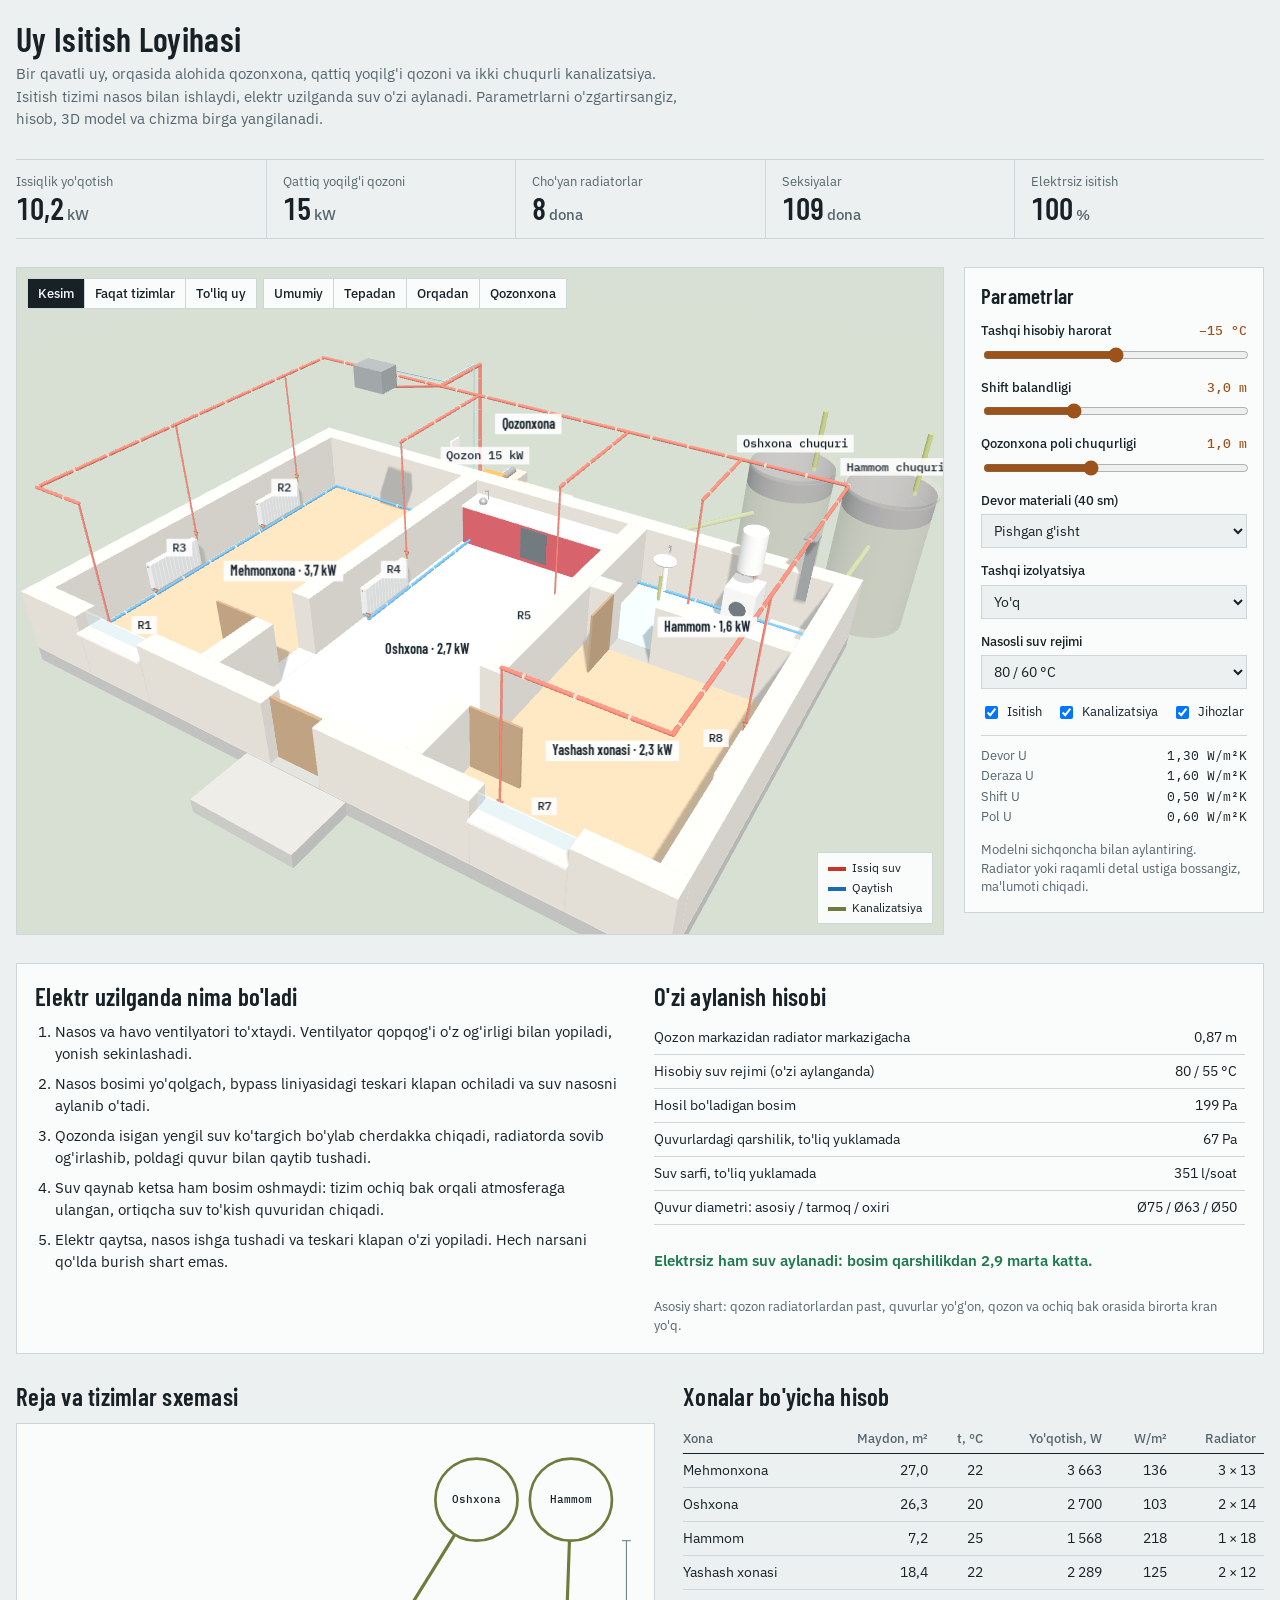
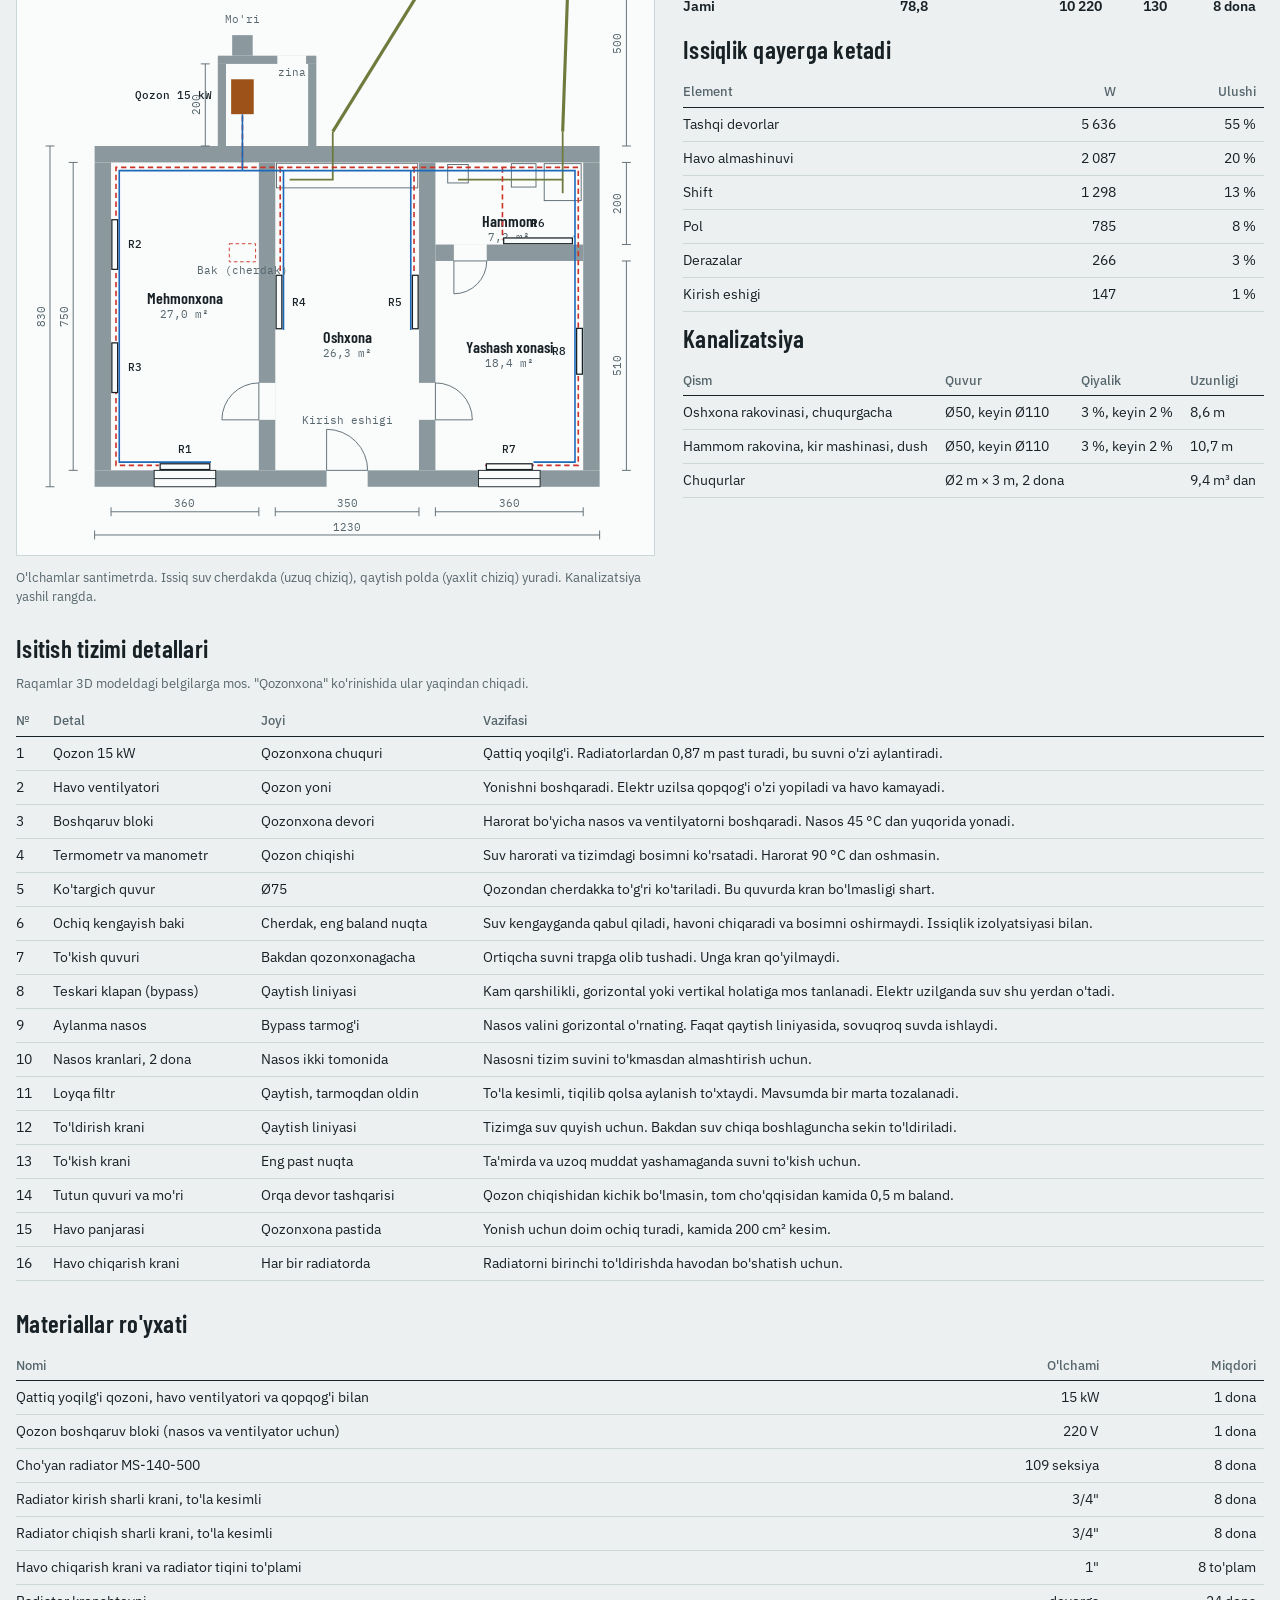
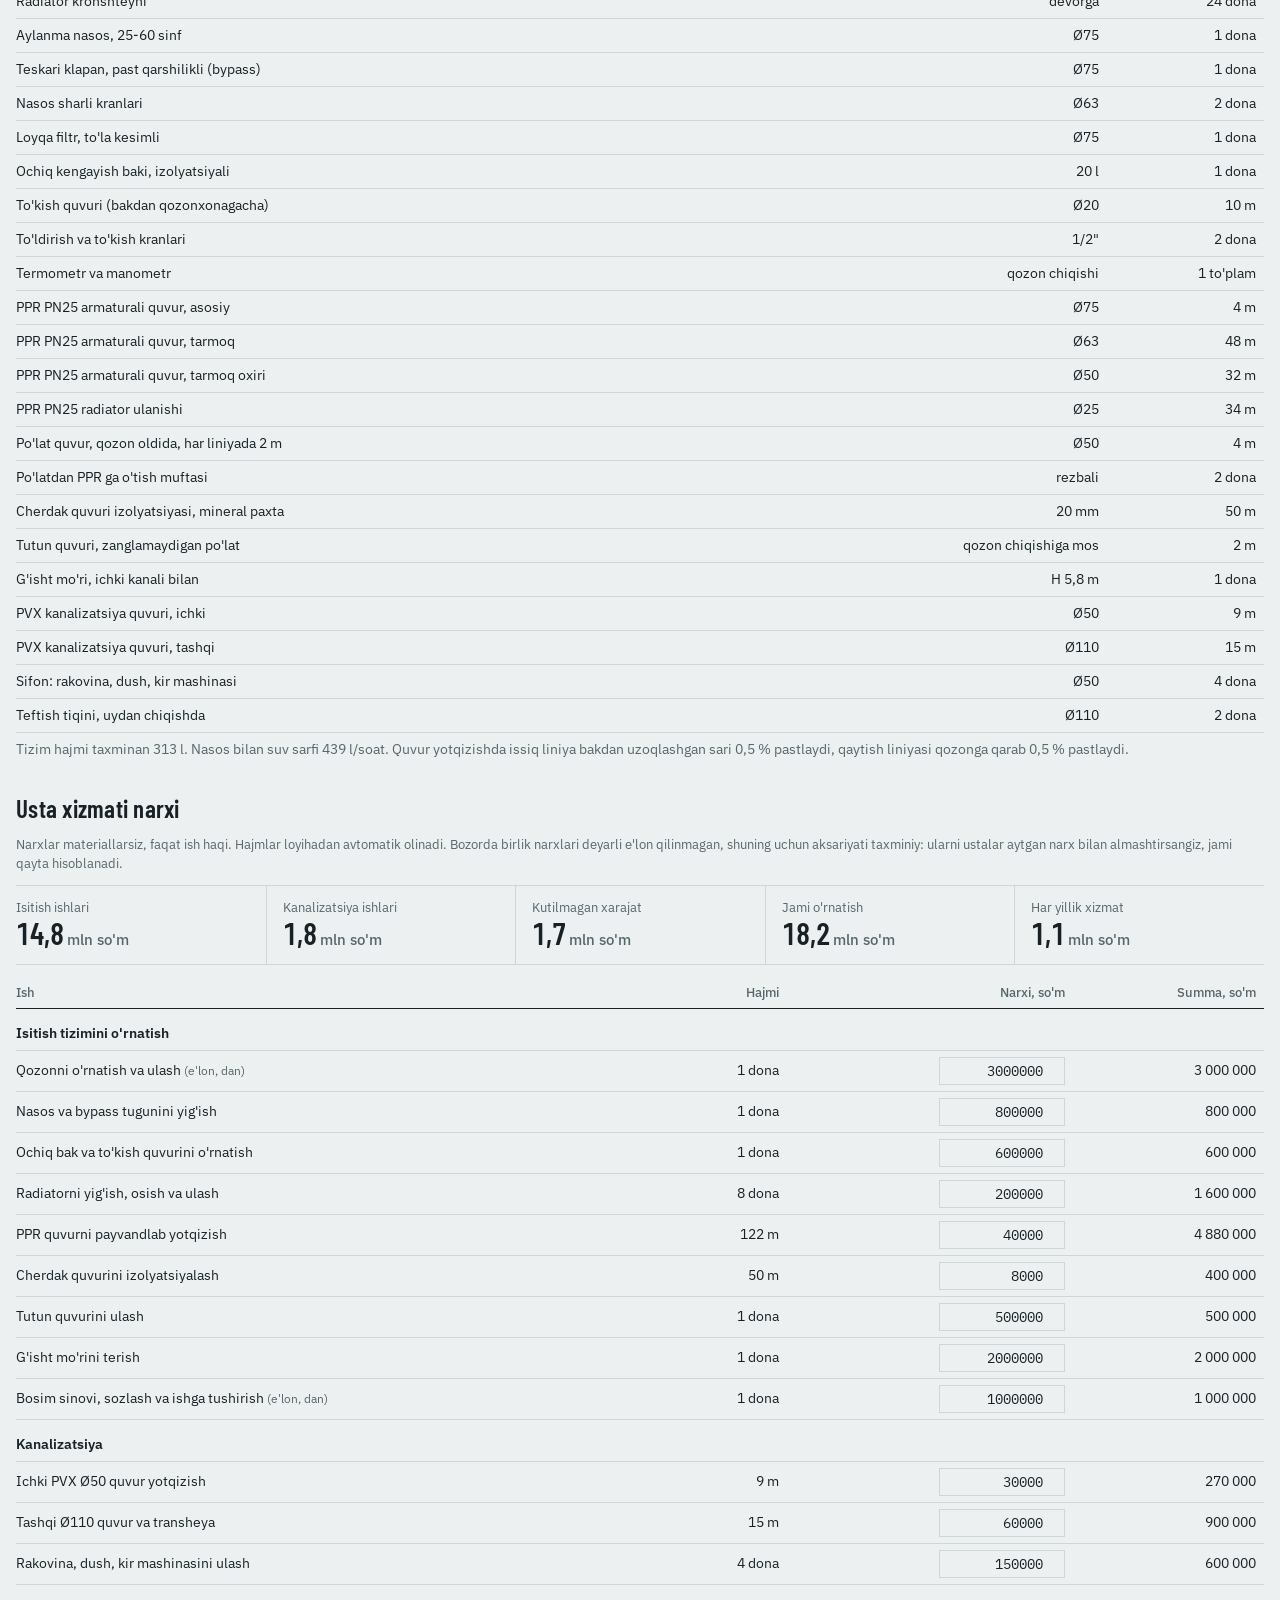
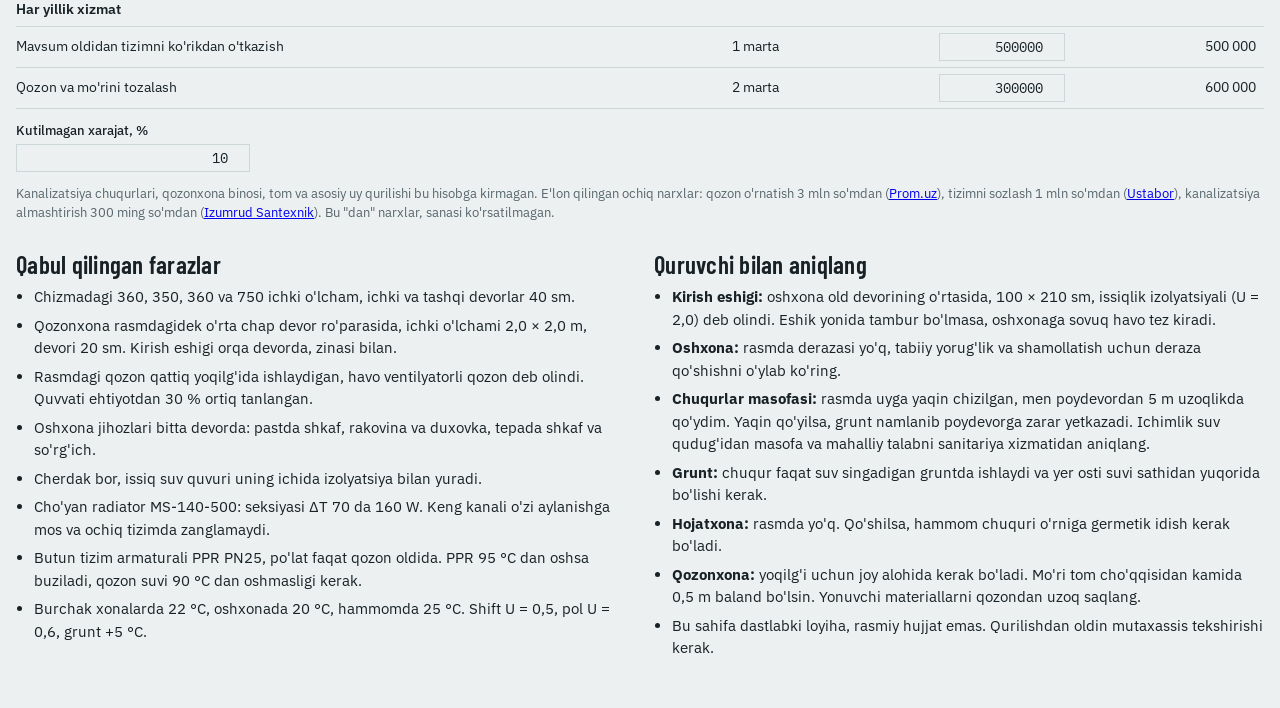
==== commit 92280b9e: "Use PPR for heating pipes with steel only at the boiler Pipe sizes follow PPR PN25 inner diameters. " ====
--- a/namuna/index.html
+++ b/namuna/index.html
@@ -251,7 +251,7 @@
         <li>Oshxona jihozlari bitta devorda: pastda shkaf, rakovina va duxovka, tepada shkaf va so'rg'ich.</li>
         <li>Cherdak bor, issiq suv quvuri uning ichida izolyatsiya bilan yuradi.</li>
         <li>Cho'yan radiator MS-140-500: seksiyasi ΔT 70 da 160 W. Keng kanali o'zi aylanishga mos va ochiq tizimda zanglamaydi.</li>
-        <li>Burchak xonalarda 22 °C, oshxonada 20 °C, hammomda 25 °C. Shift U = 0,5, pol U = 0,6, grunt +5 °C.</li>
+        <li>Butun tizim armaturali PPR PN25, po'lat faqat qozon oldida. PPR 95 °C dan oshsa buziladi, qozon suvi 90 °C dan oshmasligi kerak.</li><li>Burchak xonalarda 22 °C, oshxonada 20 °C, hammomda 25 °C. Shift U = 0,5, pol U = 0,6, grunt +5 °C.</li>
       </ul>
     </div>
     <div>
@@ -297,9 +297,9 @@
   {id:"y",name:"Yashash xonasi",x0:X4,x1:XE,z0:Z2,z1:DEPTH,L:[4.2,5.7],win:1,ti:22,n:.5,
    slots:[{wall:"front",c:9.7},{wall:"right",c:4.6}],floor:"wood"}
 ];
-const PIPES=[{dn:20,id:21.2,inch:'3/4"'},{dn:25,id:27.1,inch:'1"'},{dn:32,id:35.9,inch:'1 1/4"'},{dn:40,id:41,inch:'1 1/2"'},{dn:50,id:53,inch:'2"'},{dn:65,id:68,inch:'2 1/2"'},{dn:80,id:80.5,inch:'3"'}];
+const PIPES=[{dn:20,id:13.2},{dn:25,id:16.6},{dn:32,id:21.2},{dn:40,id:26.6},{dn:50,id:33.4},{dn:63,id:42},{dn:75,id:50},{dn:90,id:60}];
 const byDn=d=>PIPES.find(p=>p.dn===d);
-const PIPE_SETS=[[40,32,25],[50,40,32],[65,50,40],[80,65,50]];
+const PIPE_SETS=[[63,50,40],[75,63,50],[90,75,63]];
 const BOILERS=[12,15,20,25,30,40,50];
 const RHO={80:971.8,55:985.7};
 
@@ -1016,10 +1016,10 @@
     ["To'kish quvuri (bakdan qozonxonagacha)","Ø20",`${Math.ceil(p.h+p.pit+6)} m`],
     ["To'ldirish va to'kish kranlari",'1/2"',"2 dona"],
     ["Termometr va manometr","qozon chiqishi","1 to'plam"],
-    ["Po'lat quvur, asosiy",`Ø${m.dn} (${m.inch})`,`${Lmain} m`],
-    ["Po'lat quvur, tarmoq",`Ø${b.dn} (${b.inch})`,`${Lbr} m`],
-    ["Po'lat quvur, tarmoq oxiri",`Ø${t.dn} (${t.inch})`,`${Ltail} m`],
-    ["Po'lat quvur, radiator ulanishi",`Ø20 (3/4")`,`${Lcon} m`],
+    ["PPR PN25 armaturali quvur, asosiy",`Ø${m.dn}`,`${Math.max(0,Lmain-4)} m`],
+    ["PPR PN25 armaturali quvur, tarmoq",`Ø${b.dn}`,`${Lbr} m`],
+    ["PPR PN25 armaturali quvur, tarmoq oxiri",`Ø${t.dn}`,`${Ltail} m`],
+    ["PPR PN25 radiator ulanishi",`Ø25`,`${Lcon} m`],["Po'lat quvur, qozon oldida, har liniyada 2 m",`Ø50`,`4 m`],["Po'latdan PPR ga o'tish muftasi",`rezbali`,`2 dona`],
     ["Cherdak quvuri izolyatsiyasi, mineral paxta","20 mm",`${Math.ceil((lay.lens.left+lay.lens.right)*.6+6)} m`],
     ["Tutun quvuri, zanglamaydigan po'lat","qozon chiqishiga mos",`${fmt(AZ1*-1+1.2,0)} m`],
     ["G'isht mo'ri, ichki kanali bilan",`H ${fmt(p.h+2.8,1)} m`,"1 dona"],
@@ -1040,7 +1040,7 @@
   {g:"i",k:"pump",n:"Nasos va bypass tugunini yig'ish",u:"dona",q:()=>1,r:800000},
   {g:"i",k:"tank",n:"Ochiq bak va to'kish quvurini o'rnatish",u:"dona",q:()=>1,r:600000},
   {g:"i",k:"rad",n:"Radiatorni yig'ish, osish va ulash",u:"dona",q:v=>v.rads,r:200000},
-  {g:"i",k:"pipe",n:"Po'lat quvurni payvandlab yotqizish",u:"m",q:v=>v.pipe,r:40000},
+  {g:"i",k:"pipe",n:"PPR quvurni payvandlab yotqizish",u:"m",q:v=>v.pipe,r:40000},
   {g:"i",k:"ins",n:"Cherdak quvurini izolyatsiyalash",u:"m",q:v=>v.ins,r:8000},
   {g:"i",k:"flue",n:"Tutun quvurini ulash",u:"dona",q:()=>1,r:500000},
   {g:"i",k:"chim",n:"G'isht mo'rini terish",u:"dona",q:()=>1,r:2000000},
